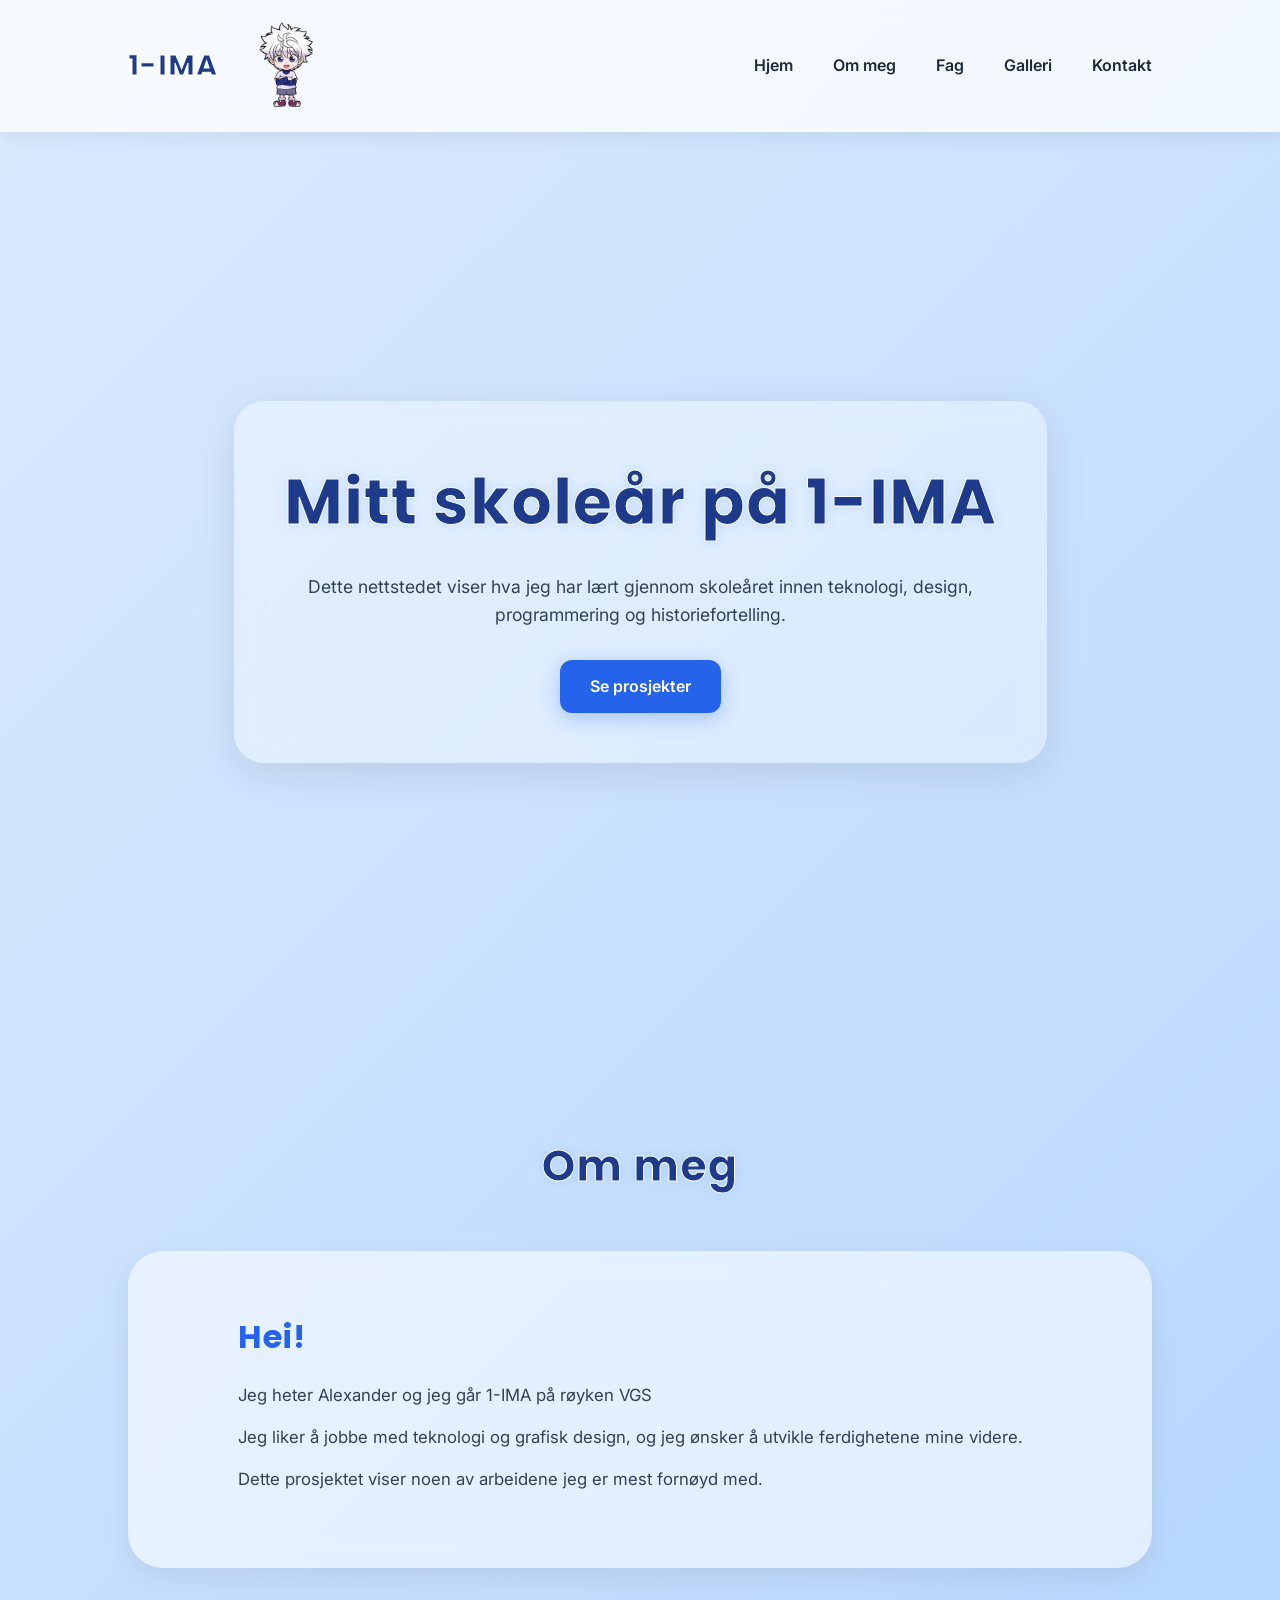
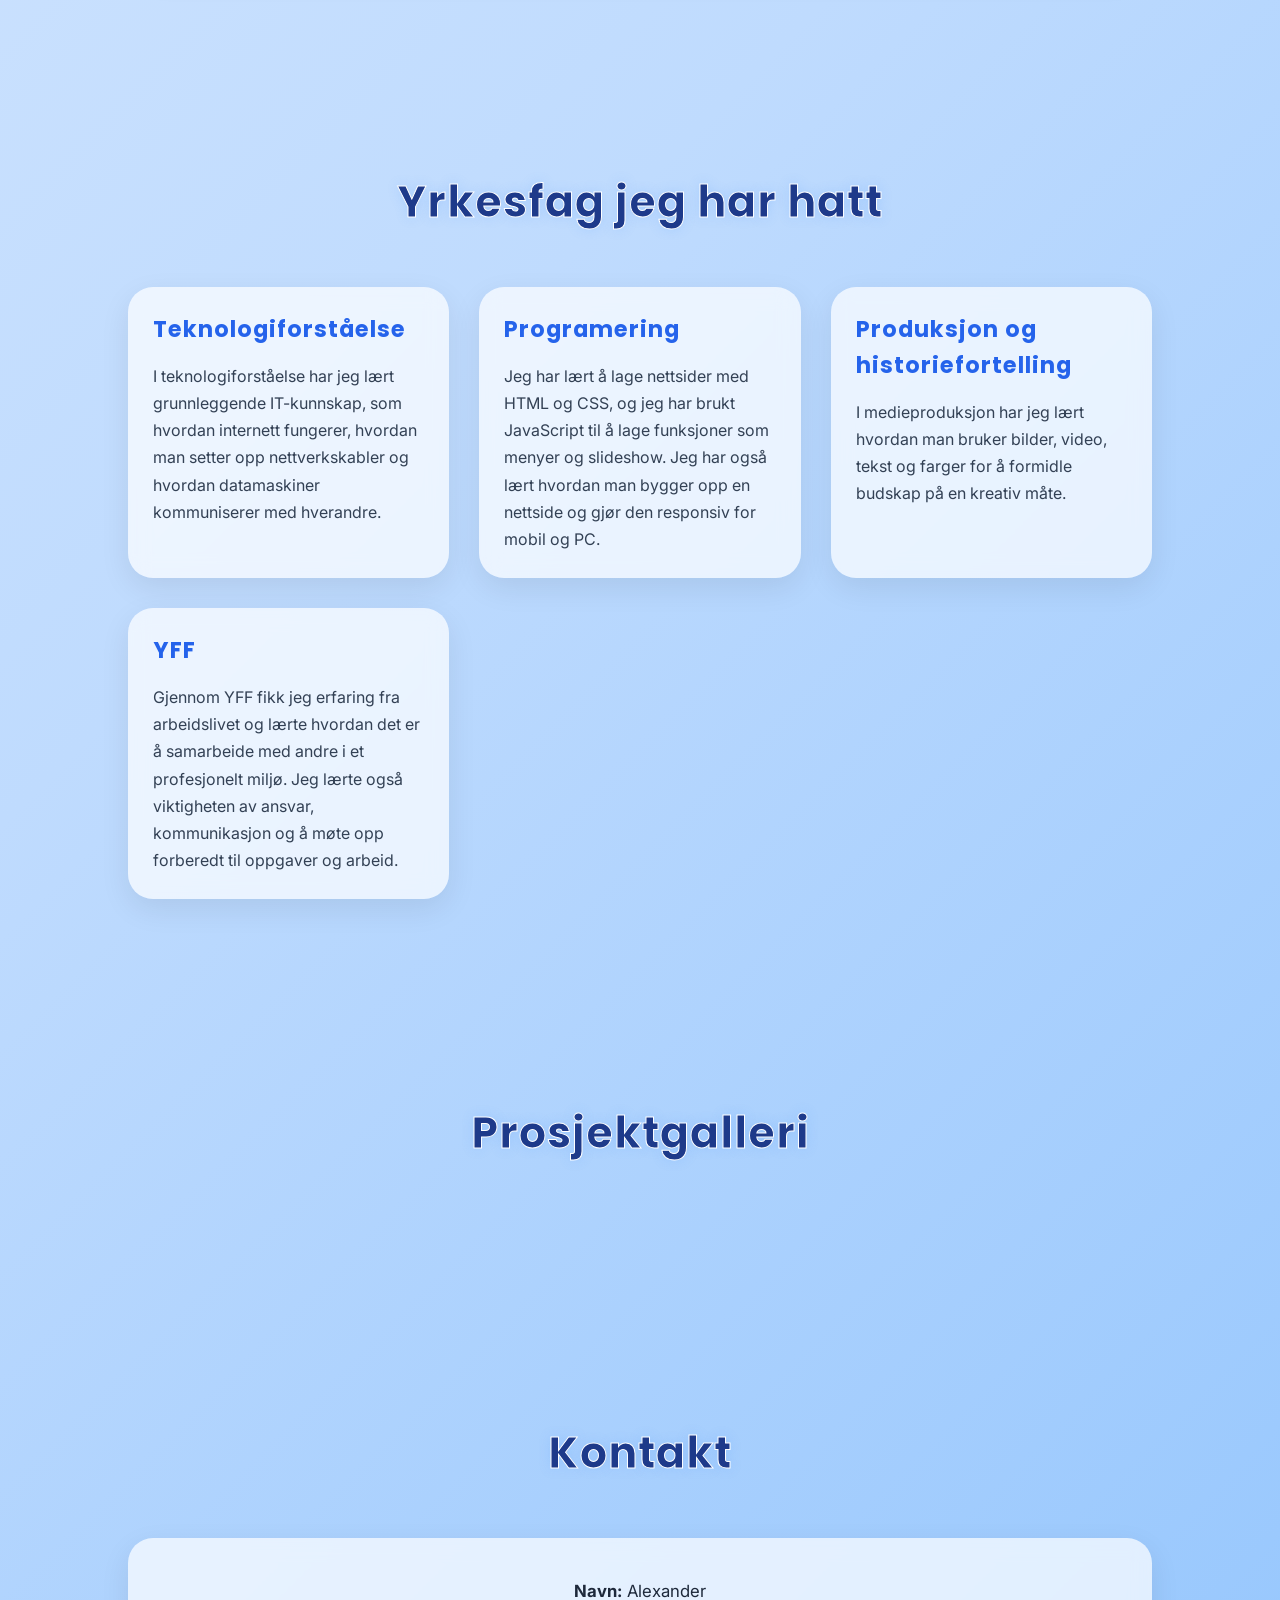
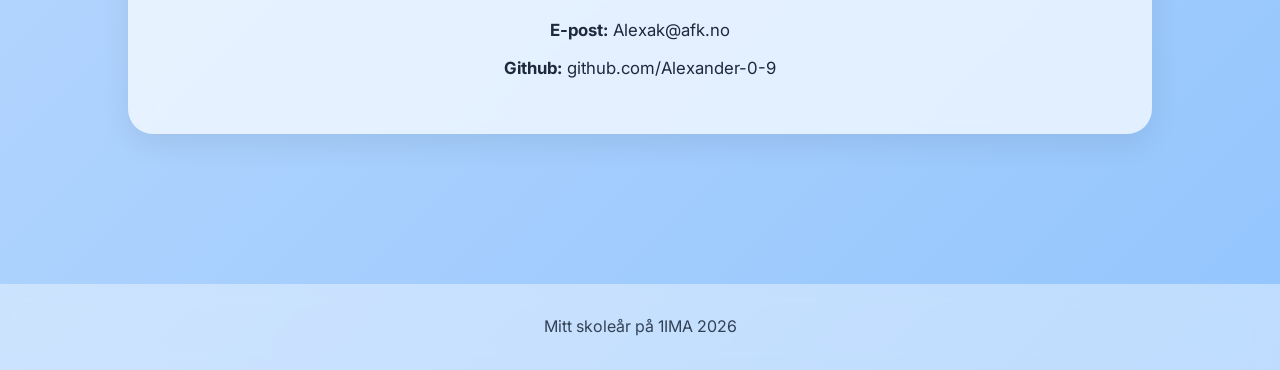
==== home.html @ ff1afbcc "tokk bort 1 bilde" ====
<!-- index.html -->
<!DOCTYPE html>
<html lang="no">

<head>
    <meta charset="UTF-8" />
    <meta name="viewport" content="width=device-width, initial-scale=1.0" />
    <title>Mitt skoleår på 1-IMA</title>

    <link rel="preconnect" href="https://fonts.googleapis.com">
    <link rel="preconnect" href="https://fonts.gstatic.com" crossorigin>

    <link
        href="https://fonts.googleapis.com/css2?family=Inter:wght@300;400;600;700&family=Poppins:wght@500;700&display=swap"
        rel="stylesheet">

    <link rel="stylesheet" href="style.css">
</head>

<body>

    <!-- NAVBAR -->
    <header>
        <nav class="navbar">
            <div class="logo-container">
                <h1>1-IMA</h1>
                <img src="images/killua0.png" alt="Min logo" class="logo-img">
            </div>

            <ul class="nav-links">
                <li><a href="#home">Hjem</a></li>
                <li><a href="#about">Om meg</a></li>
                <li><a href="#subjects">Fag</a></li>
                <li><a href="#gallery">Galleri</a></li>
                <li><a href="#contact">Kontakt</a></li>
            </ul>

            <div class="menu-btn" id="menu-btn">
                ☰
            </div>
        </nav>
    </header>

    <!-- HERO -->
    <section class="hero" id="home">
        <div class="hero-content">
            <h2>Mitt skoleår på 1-IMA</h2>

            <p>
                Dette nettstedet viser hva jeg har lært gjennom skoleåret
                innen teknologi, design, programmering og historiefortelling.
            </p>

            <a href="#subjects" class="hero-btn">Se prosjekter</a>
        </div>
    </section>

    <!-- ABOUT -->
    <section class="about" id="about">

        <div class="section-title">
            <h2>Om meg</h2>
        </div>

        <div class="about-container">

            <div class="about-image">

            </div>

            <div class="about-text">
                <h3>Hei!</h3>

                <p>
                    Jeg heter Alexander og jeg går 1-IMA på røyken VGS
                </p>

                <p>
                    Jeg liker å jobbe med teknologi og grafisk design,
                    og jeg ønsker å utvikle ferdighetene mine videre.
                </p>

                <p>
                    Dette prosjektet viser noen av arbeidene jeg er mest fornøyd med.
                </p>
            </div>

        </div>

    </section>

    <!-- SUBJECTS -->
    <section class="subjects" id="subjects">

        <div class="section-title">
            <h2>Yrkesfag jeg har hatt </h2>
        </div>

        <div class="card-container">

            <div class="card">
                <h3>Teknologiforståelse</h3>


                <p>

                    I teknologiforståelse har jeg lært grunnleggende IT-kunnskap, som hvordan internett fungerer,
                    hvordan man setter opp nettverkskabler og hvordan datamaskiner kommuniserer med hverandre.

                </p>
            </div>

            <div class="card">
                <h3>Programering</h3>

                <p>
                <p>
                    Jeg har lært å lage nettsider med HTML og CSS, og jeg har brukt JavaScript til å lage funksjoner som
                    menyer og slideshow. Jeg har også lært hvordan man bygger opp en nettside og gjør den responsiv for
                    mobil og PC.
                </p>
                </p>
            </div>

            <div class="card">
                <h3>Produksjon og historiefortelling</h3>

                <p>


                    I medieproduksjon har jeg lært hvordan man bruker bilder, video, tekst og farger for å formidle
                    budskap på en kreativ måte. 

                </p>
            </div>

            <div class="card">
                <h3>YFF</h3>

                <p>
                    Gjennom YFF fikk jeg erfaring fra arbeidslivet og lærte hvordan det er å samarbeide med andre i et
                    profesjonelt miljø. Jeg lærte også viktigheten av ansvar, kommunikasjon og å møte opp forberedt til
                    oppgaver og arbeid.
                </p>
            </div>

        </div>

    </section>

    <!-- SLIDESHOW -->
    <section class="gallery" id="gallery">

        <div class="section-title">
            <h2>Prosjektgalleri</h2>
        </div>

        <div class="slideshow-container">

            <img class="slide" src="images/GEO.png" alt="Prosjekt 2">

            <img class="slide" src="images/historie.png" alt="Prosjekt 3">

            <img class="slide" src="images/Screenshot 2026-05-21 103055.png" alt="Prosjekt 4">

            <img class="slide" src="images/Image.jpg" alt="Prosjekt 5">

            <img class="slide" src="images/image1.jpg" alt="Prosjekt 6">

            <img class="slide" src="images/Screenshot 2026-05-28 090213.png" alt="Prosjekt 7">

        </div>

    </section>

    <!-- CONTACT -->
    <section class="contact" id="contact">

        <div class="section-title">
            <h2>Kontakt</h2>
        </div>

        <div class="contact-box">

            <p><strong>Navn:</strong> Alexander</p>
            <p><strong>E-post:</strong> Alexak@afk.no</p>
            <p><strong>Github:</strong> github.com/Alexander-0-9</p>

        </div>

    </section>

    <!-- FOOTER -->
    <footer>
        <p> Mitt skoleår på 1IMA 2026</p>
    </footer>

    <script src="script.js"></script>

</body>

</html>
---- style.css ----
/* =========================
   RESET
========================= */

* {
    margin: 0;
    padding: 0;
    box-sizing: border-box;
}

html {
    scroll-behavior: smooth;
}

/* =========================
   BODY
========================= */

body {
    background: linear-gradient(
        135deg,
        #dbeafe,
        #bfdbfe,
        #93c5fd
    );

    color: rgb(15, 23, 42);

    font-family: 'Inter', sans-serif;
    line-height: 1.6;
}

/* =========================
   GLOBAL TITLES
========================= */

h1,
h2,
h3 {
    font-family: 'Poppins', sans-serif;
    font-weight: 700;
    letter-spacing: 1px;
}

/* =========================
   NAVBAR
========================= */

header {
    position: sticky;
    top: 0;
    z-index: 1000;
}

.navbar {
    background: rgba(255, 255, 255, 0.75);

    display: flex;
    justify-content: space-between;
    align-items: center;

    padding: 18px 10%;

    backdrop-filter: blur(12px);

    border-bottom: 1px solid rgba(255,255,255,0.5);

    box-shadow: 0 4px 20px rgba(0,0,0,0.08);
}

/* LOGO */

.logo-container {
    display: flex;
    align-items: center;
    gap: 12px;
}

.logo-container h1 {
    color: #1e3a8a;
    font-size: 1.8rem;
}

.logo-img {
    height: 95px;
    width: auto;
    object-fit: contain;

    transition: 0.3s ease;
}

.logo-img:hover {
    transform: scale(1.08);
}

/* NAV LINKS */

.nav-links {
    display: flex;
    list-style: none;
    gap: 40px;
}

.nav-links a {
    color: #1e293b;
    text-decoration: none;

    font-weight: 600;

    transition: 0.3s;
}

.nav-links a:hover {
    color: #2563eb;
}

.menu-btn {
    display: none;

    font-size: 28px;
    cursor: pointer;

    color: #1e293b;
}

/* =========================
   HERO
========================= */

.hero {
    min-height: 100vh;

    display: flex;
    justify-content: center;
    align-items: center;

    text-align: center;

    padding: 40px;
}

.hero-content {
    background: rgba(255,255,255,0.35);

    padding: 50px;

    border-radius: 30px;

    backdrop-filter: blur(12px);

    box-shadow: 0 10px 40px rgba(0,0,0,0.1);

    max-width: 900px;
}

.hero-content h2 {
    font-size: 4rem;

    margin-bottom: 20px;

    color: #1e3a8a;

    text-shadow:
        0 0 12px rgba(96,165,250,0.25);
}

.hero-content p {
    max-width: 700px;

    margin: auto;
    margin-bottom: 30px;

    font-size: 1.1rem;

    color: #334155;
}

.hero-btn {
    display: inline-block;

    background: #2563eb;
    color: white;

    padding: 14px 30px;

    border-radius: 12px;

    text-decoration: none;

    font-weight: 600;

    transition: 0.3s ease;

    box-shadow: 0 5px 20px rgba(37,99,235,0.3);
}

.hero-btn:hover {
    transform: translateY(-3px);

    background: #1d4ed8;
}

/* =========================
   GENERAL SECTIONS
========================= */

section {
    padding: 100px 10%;
}

.section-title {
    text-align: center;
    margin-bottom: 50px;
}

.section-title h2 {
    font-size: 2.7rem;

    color: #1e3a8a;

    text-shadow:
        0 0 12px rgba(96,165,250,0.25);
}

/* =========================
   ABOUT
========================= */

.about-container {
    display: flex;
    align-items: center;
    gap: 50px;

    flex-wrap: wrap;
}

.about-image img {
    width: 320px;

    border-radius: 20px;

    box-shadow: 0 10px 30px rgba(0,0,0,0.2);
}

.about-text {
    flex: 1;
}

.about-text h3 {
    font-size: 2rem;

    margin-bottom: 20px;

    color: #2563eb;
}

.about-text p {
    margin-bottom: 15px;

    color: #334155;

    font-size: 1.05rem;
}

/* =========================
   SUBJECTS / CARDS
========================= */

.card-container {
    display: grid;

    grid-template-columns: repeat(auto-fit, minmax(300px, 1fr));

    gap: 30px;
}

/* CARD */

.card {
    background: rgba(255,255,255,0.7);

    backdrop-filter: blur(10px);

    border-radius: 25px;

    overflow: hidden;

    padding: 25px;

    display: flex;
    flex-direction: column;

    transition: 0.4s ease;

    box-shadow: 0 10px 30px rgba(0,0,0,0.08);
}

.card:hover {
    transform: translateY(-10px);

    box-shadow: 0 20px 40px rgba(0,0,0,0.15);
}

/* CARD TEXT */

.card h3 {
    color: #2563eb;

    margin-bottom: 15px;

    font-size: 1.4rem;
}

.card p {
    color: #334155;

    line-height: 1.7;
}

/* =========================
   SLIDESHOW
========================= */

.slideshow-container {
    position: relative;

    max-width: 900px;

    margin: auto;
}

.slide {
    width: 100%;

    display: none;

    border-radius: 25px;

    box-shadow: 0 10px 30px rgba(0,0,0,0.15);
}

.slide.active {
    display: block;
}

/* =========================
   CONTACT
========================= */

.contact-box {
    background: rgba(255,255,255,0.7);

    padding: 40px;

    border-radius: 25px;

    text-align: center;

    backdrop-filter: blur(10px);

    box-shadow: 0 10px 30px rgba(0,0,0,0.08);
}

.contact-box p {
    margin-bottom: 12px;

    color: #1e293b;

    font-size: 1.05rem;
}

/* =========================
   FOOTER
========================= */

footer {
    text-align: center;

    padding: 30px;

    background: rgba(255,255,255,0.4);

    color: #334155;

    backdrop-filter: blur(10px);

    margin-top: 50px;
}

/* =========================
   RESPONSIVE
========================= */

@media (max-width: 768px) {

    .navbar {
        padding: 35px 7%;
    }

    .nav-links {
        position: absolute;

        top: 80px;
        right: 20px;

        background: rgba(255,255,255,0.95);

        width: 220px;

        flex-direction: column;

        padding: 20px;

        border-radius: 20px;

        box-shadow: 0 10px 30px rgba(0,0,0,0.1);

        display: none;
    }

    .nav-links.active {
        display: flex;
    }

    .menu-btn {
        display: block;
    }

    .hero-content {
        padding: 35px;
    }

    .hero-content h2 {
        font-size: 2.5rem;
    }

    .about-container {
        flex-direction: column;
    }

    .section-title h2 {
        font-size: 2rem;
    }

    .logo-img {
        height: 38px;
    }
}
h1,
h2 {
    font-family: 'Poppins', sans-serif;
    font-weight: 700;
    letter-spacing: 1px;

    color: #1e3a8a;

    -webkit-text-stroke: 1px white;

    text-shadow:
        0 0 10px rgba(255,255,255,0.4),
        0 0 20px rgba(255,255,255,0.2);
}
.about-container {
    display: flex;
    align-items: center;
    gap: 50px;

    flex-wrap: wrap;

    background: rgba(255,255,255,0.55);

    padding: 60px;

    border-radius: 35px;

    backdrop-filter: blur(12px);

    box-shadow: 0 10px 30px rgba(0,0,0,0.08);

    max-width: 1400px;

    margin: auto;
}
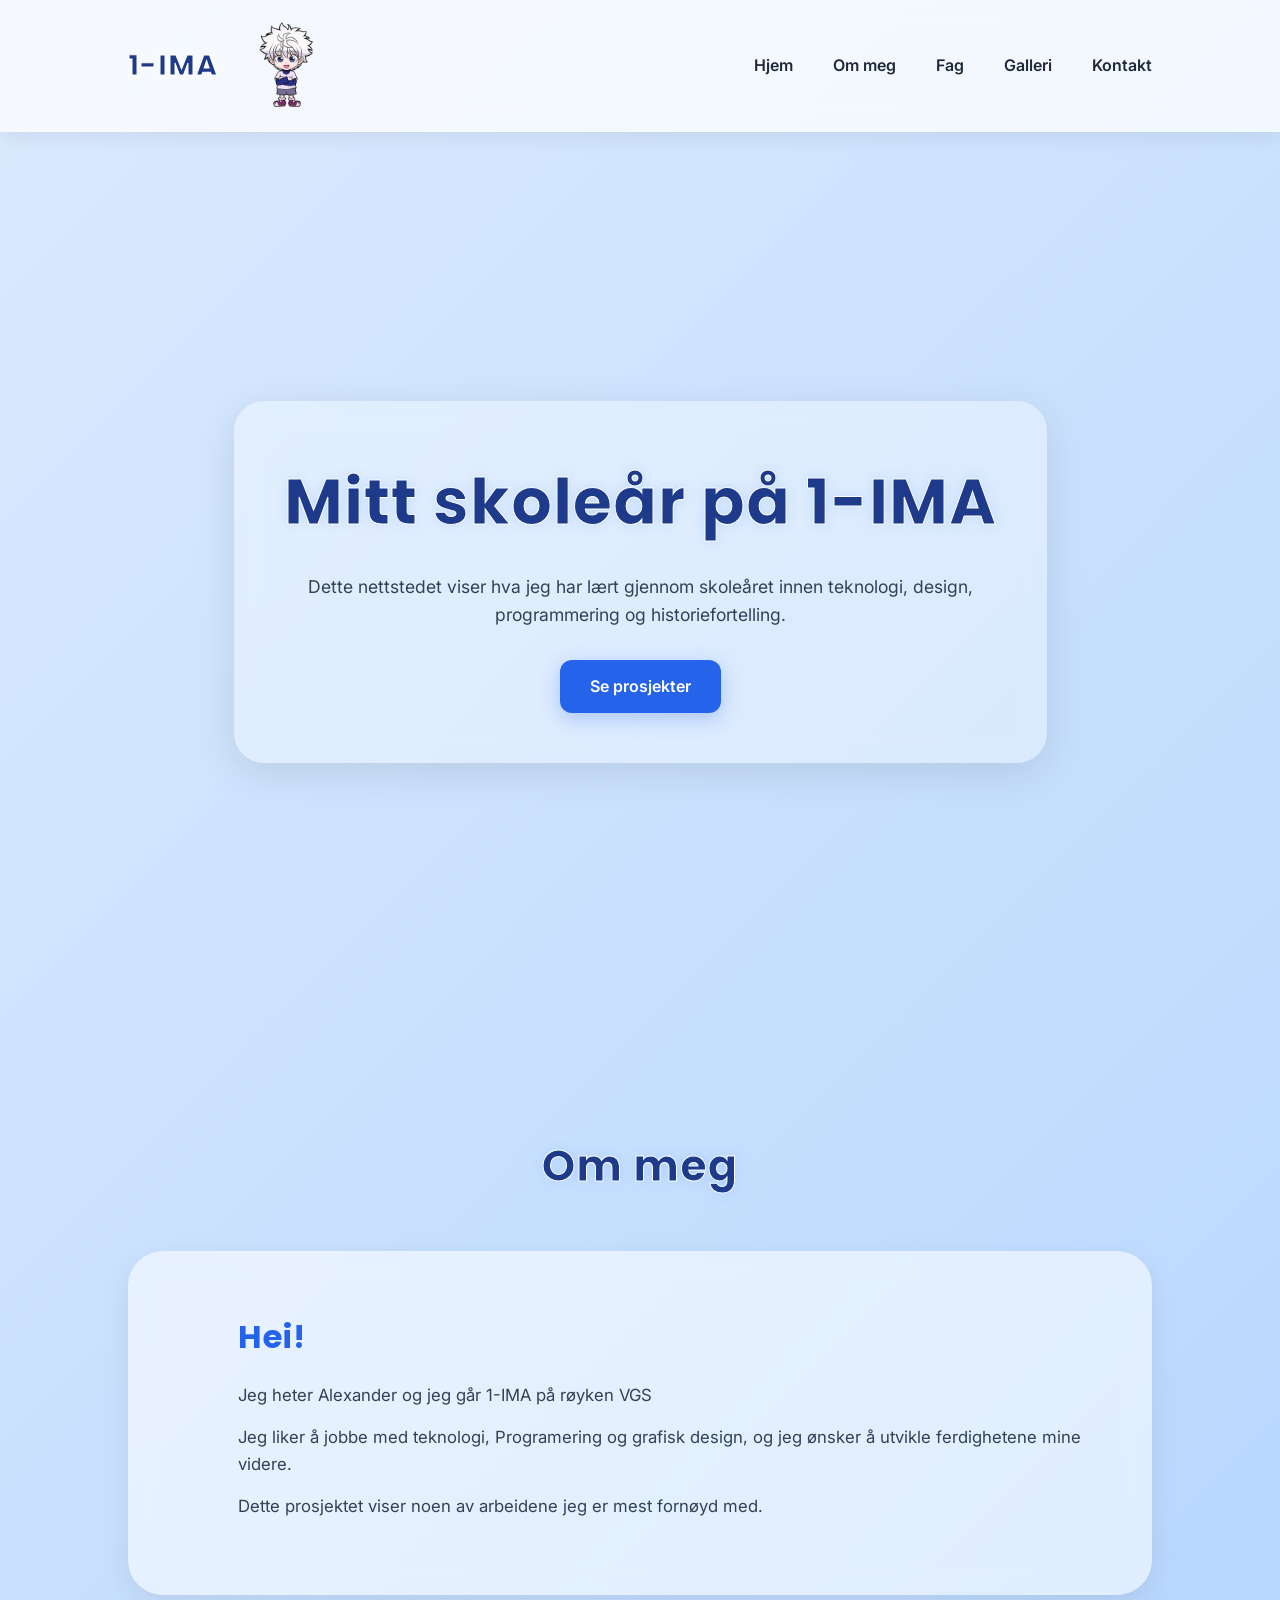
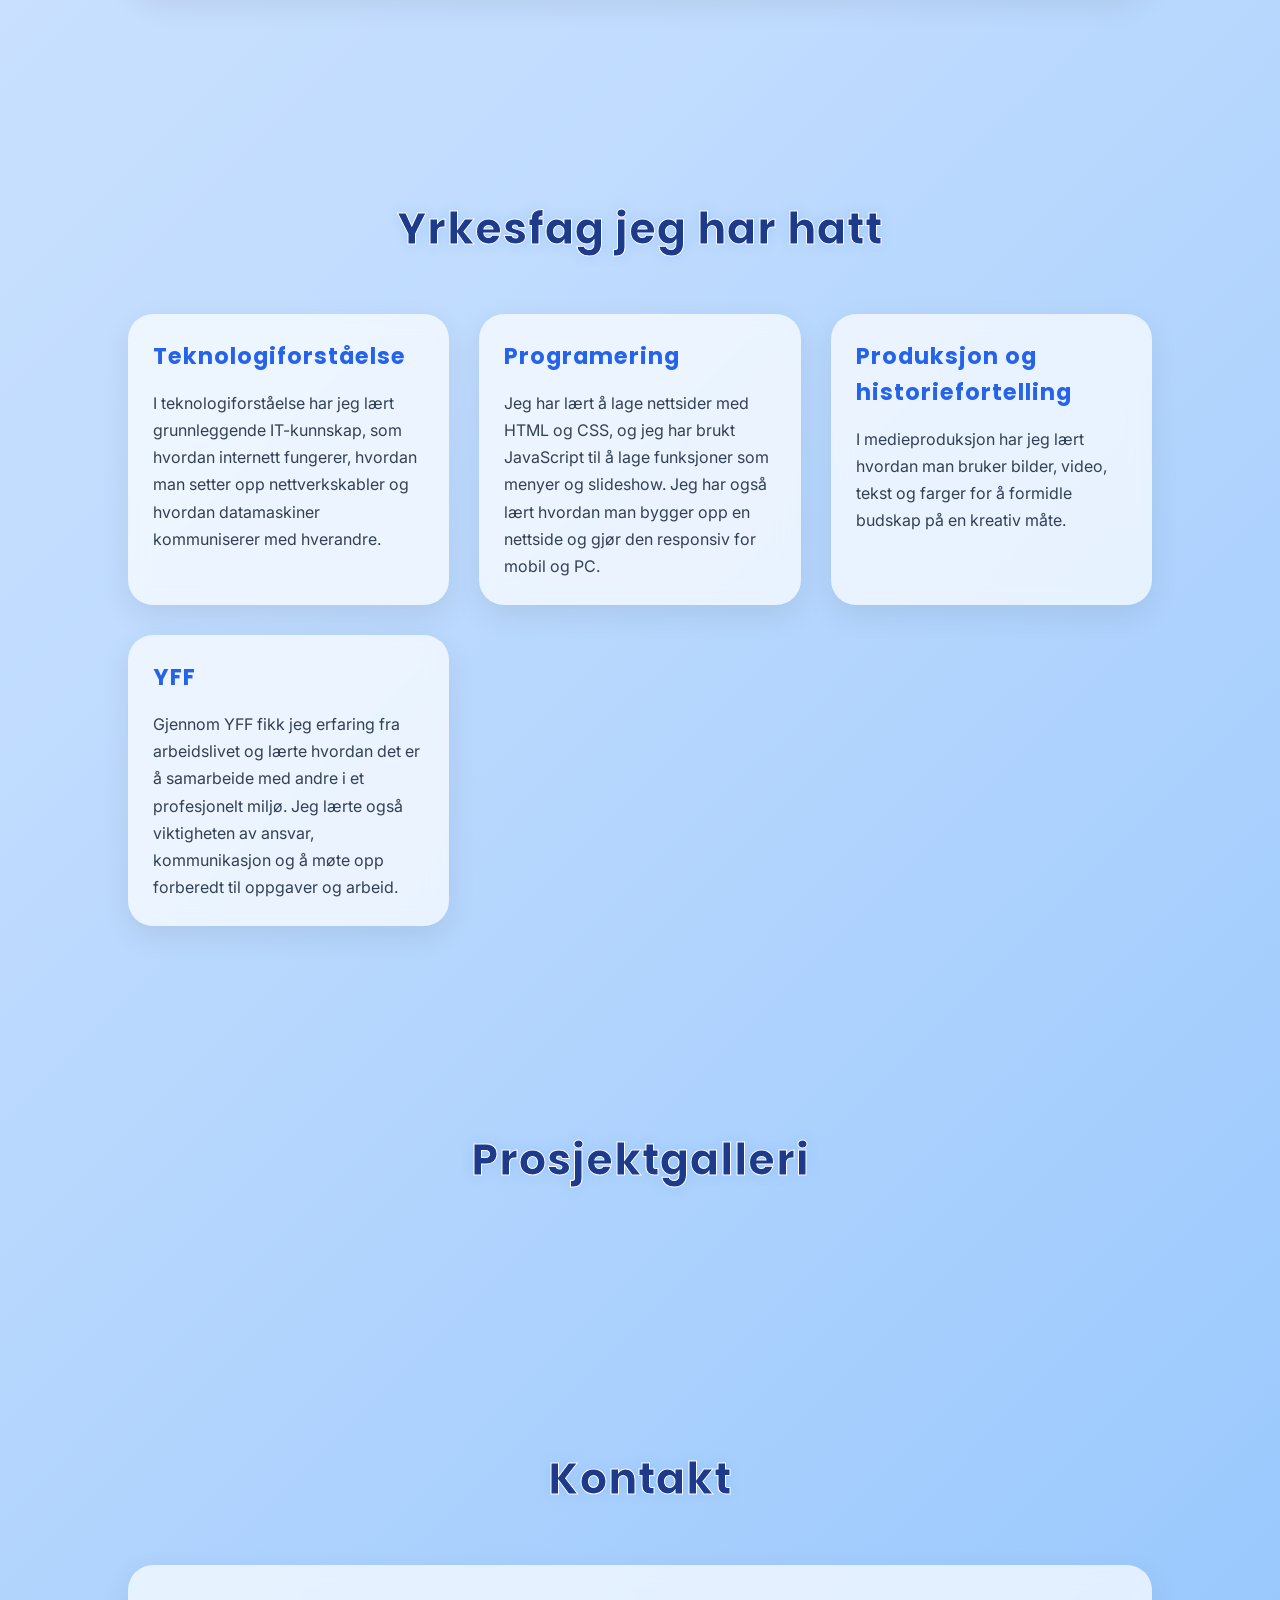
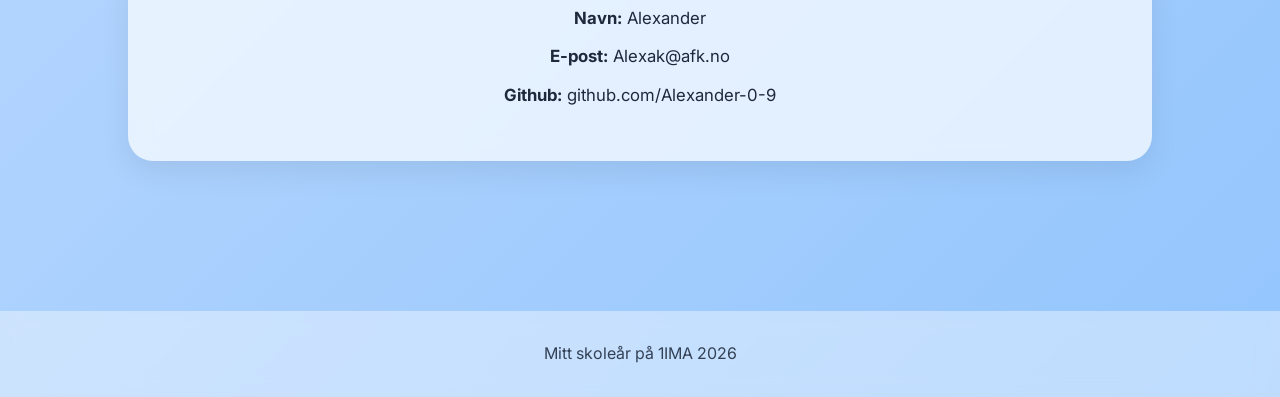
==== commit 784505bb: "fikset litt på om meg" ====
--- a/home.html
+++ b/home.html
@@ -76,7 +76,7 @@
                 </p>
 
                 <p>
-                    Jeg liker å jobbe med teknologi og grafisk design,
+                    Jeg liker å jobbe med teknologi, Programering og grafisk design,
                     og jeg ønsker å utvikle ferdighetene mine videre.
                 </p>
 
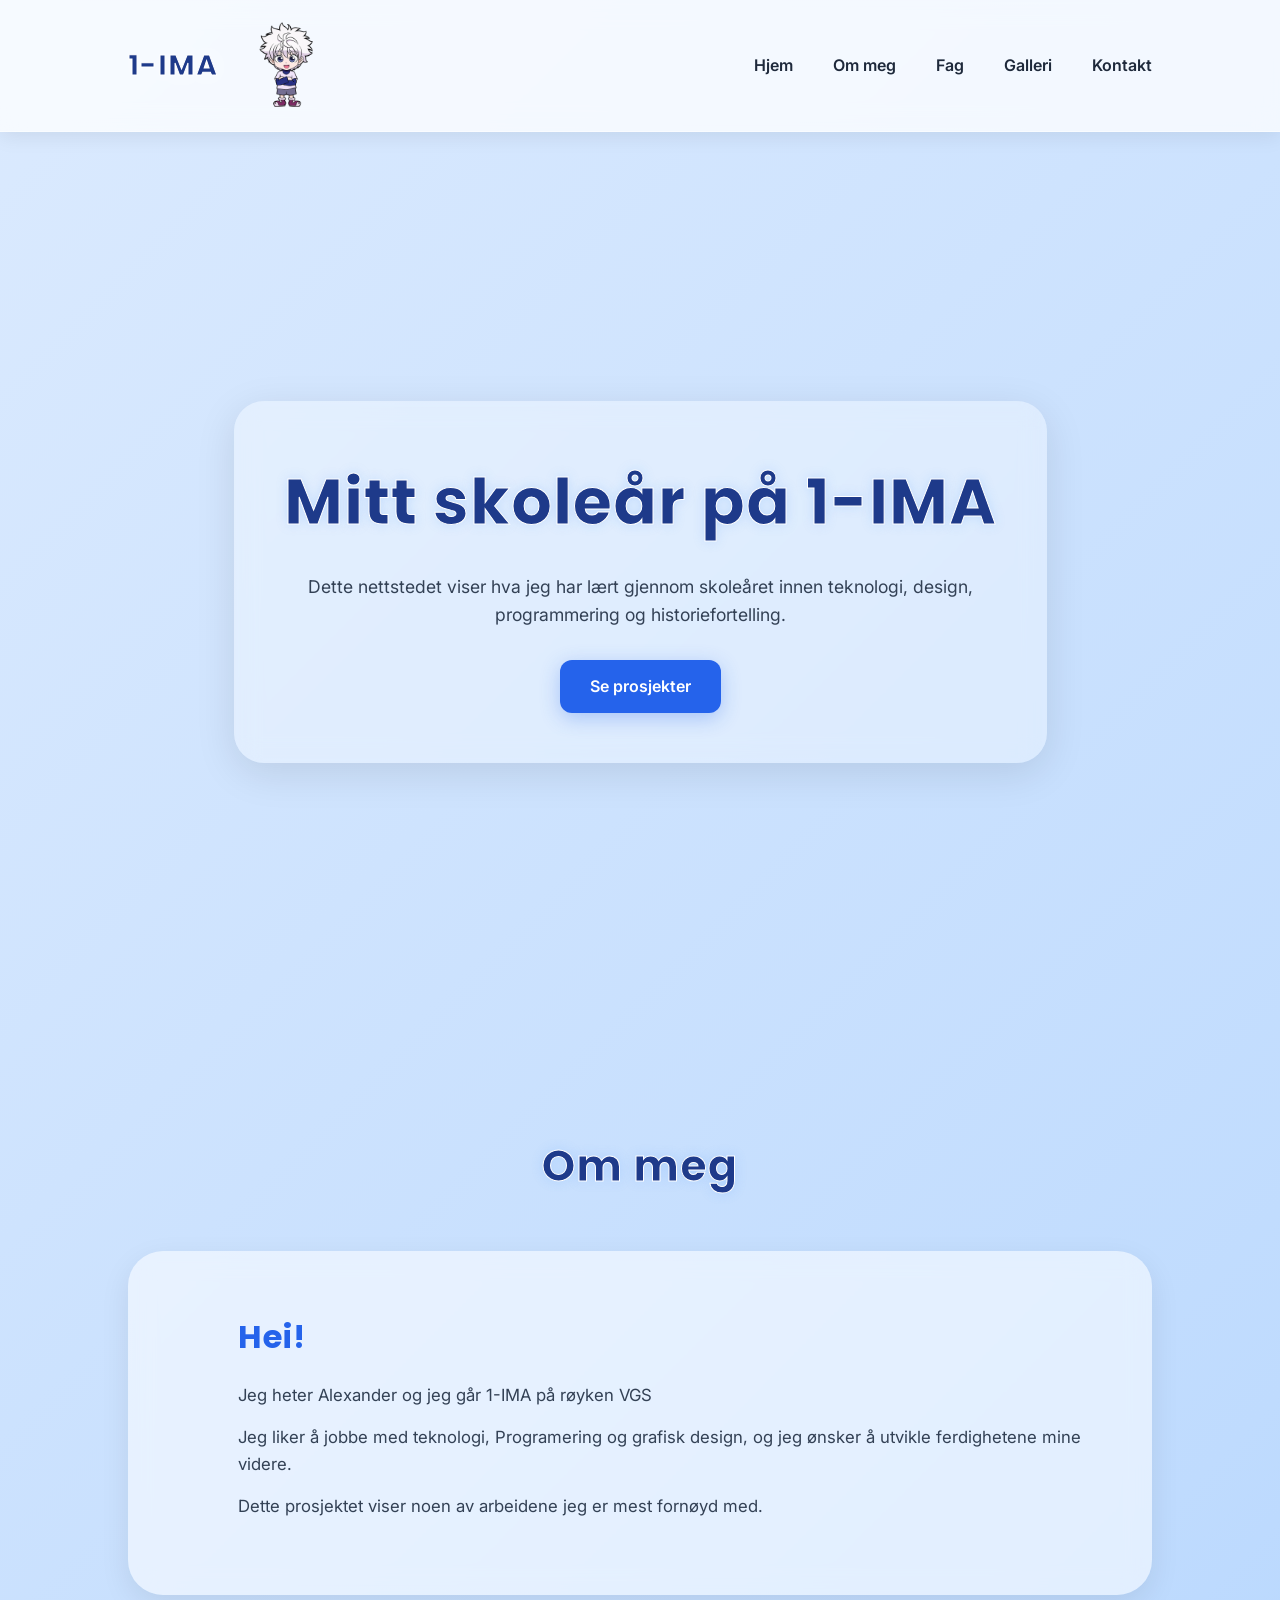
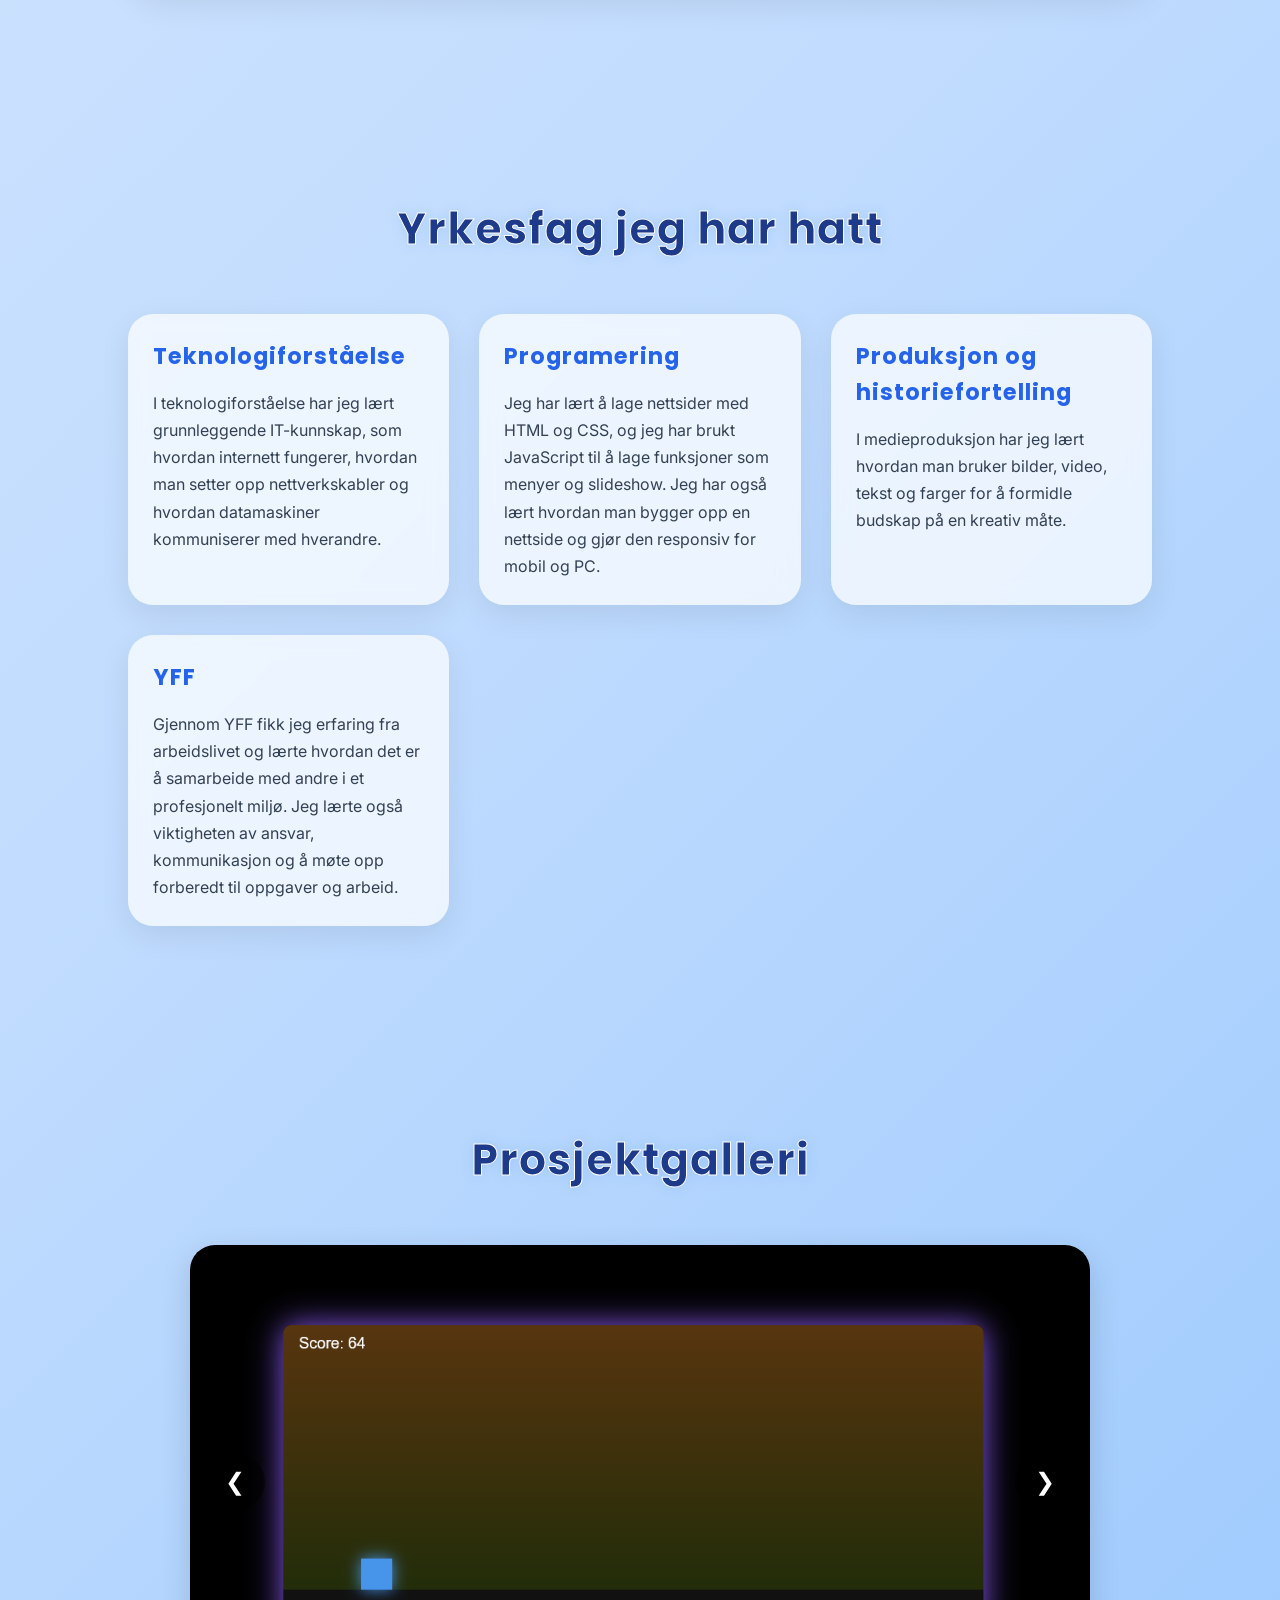
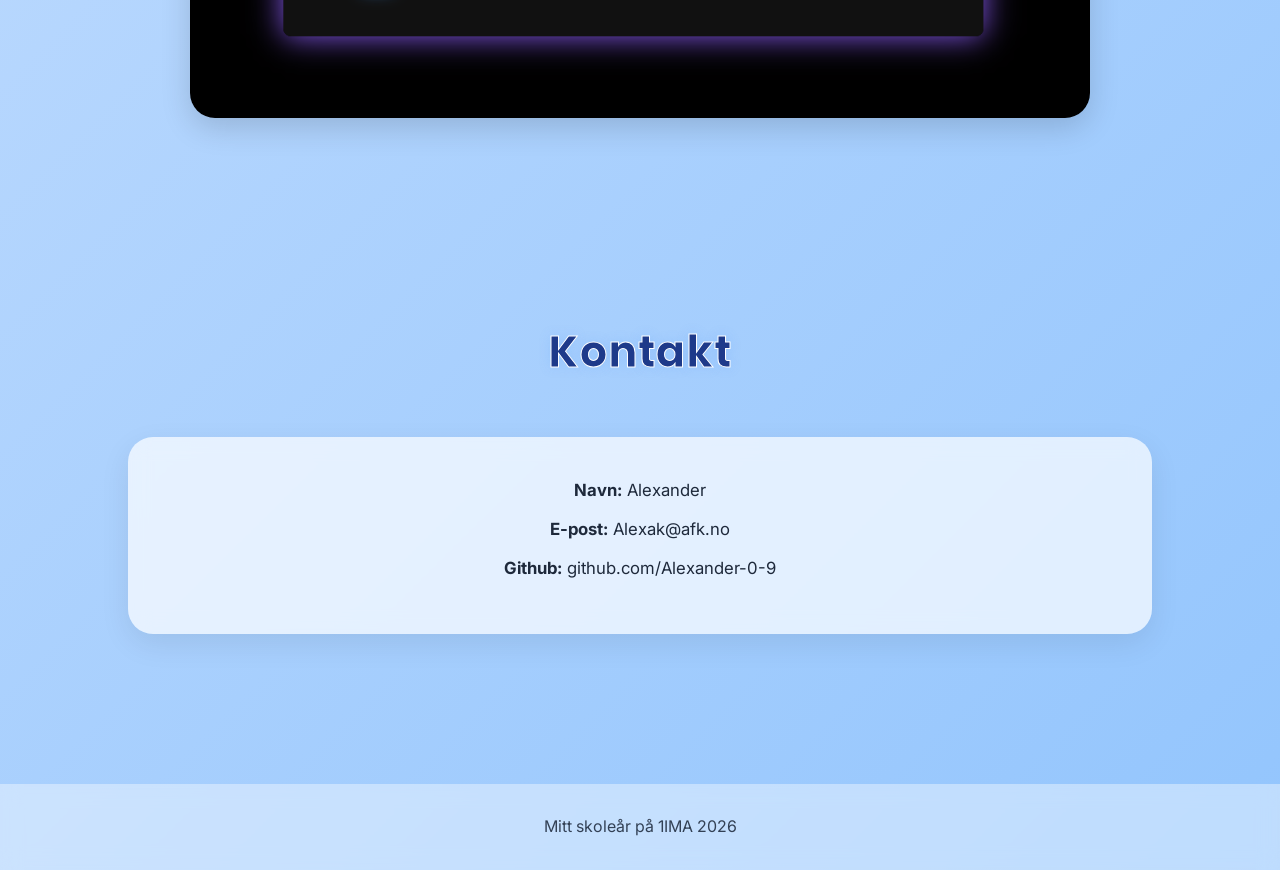
==== commit ddb18d0e: "addet" ====
--- a/home.html
+++ b/home.html
@@ -154,22 +154,19 @@
         <div class="section-title">
             <h2>Prosjektgalleri</h2>
         </div>
+<div class="slideshow-container">
 
-        <div class="slideshow-container">
+    <img class="slide" src="images/GEO.png" alt="Prosjekt 2">
+    <img class="slide" src="images/historie.png" alt="Prosjekt 3">
+    <img class="slide" src="images/Screenshot 2026-05-21 103055.png" alt="Prosjekt 4">
+    <img class="slide" src="images/Image.jpg" alt="Prosjekt 5">
+    <img class="slide" src="images/image1.jpg" alt="Prosjekt 6">
+    <img class="slide" src="images/Screenshot 2026-05-28 090213.png" alt="Prosjekt 7">
 
-            <img class="slide" src="images/GEO.png" alt="Prosjekt 2">
+    <button class="prev" onclick="changeSlide(-1)">❮</button>
+    <button class="next" onclick="changeSlide(1)">❯</button>
 
-            <img class="slide" src="images/historie.png" alt="Prosjekt 3">
-
-            <img class="slide" src="images/Screenshot 2026-05-21 103055.png" alt="Prosjekt 4">
-
-            <img class="slide" src="images/Image.jpg" alt="Prosjekt 5">
-
-            <img class="slide" src="images/image1.jpg" alt="Prosjekt 6">
-
-            <img class="slide" src="images/Screenshot 2026-05-28 090213.png" alt="Prosjekt 7">
-
-        </div>
+</div>
 
     </section>
 
--- a/style.css
+++ b/style.css
@@ -480,4 +480,56 @@
     max-width: 1400px;
 
     margin: auto;
+}
+
+.slideshow-container {
+    position: relative;
+    max-width: 900px;
+    margin: auto;
+}
+
+.slide {
+    width: 100%;
+    display: none;
+    border-radius: 25px;
+    box-shadow: 0 10px 30px rgba(0,0,0,0.15);
+}
+
+.slide.active {
+    display: block;
+}
+
+/* KNAPPER */
+
+.prev,
+.next {
+    position: absolute;
+    top: 50%;
+    transform: translateY(-50%);
+
+    background: rgba(0, 0, 0, 0.5);
+    color: white;
+
+    border: none;
+    padding: 15px 20px;
+
+    font-size: 24px;
+    cursor: pointer;
+
+    border-radius: 50%;
+
+    transition: 0.3s;
+}
+
+.prev:hover,
+.next:hover {
+    background: rgba(0, 0, 0, 0.8);
+}
+
+.prev {
+    left: 15px;
+}
+
+.next {
+    right: 15px;
 }
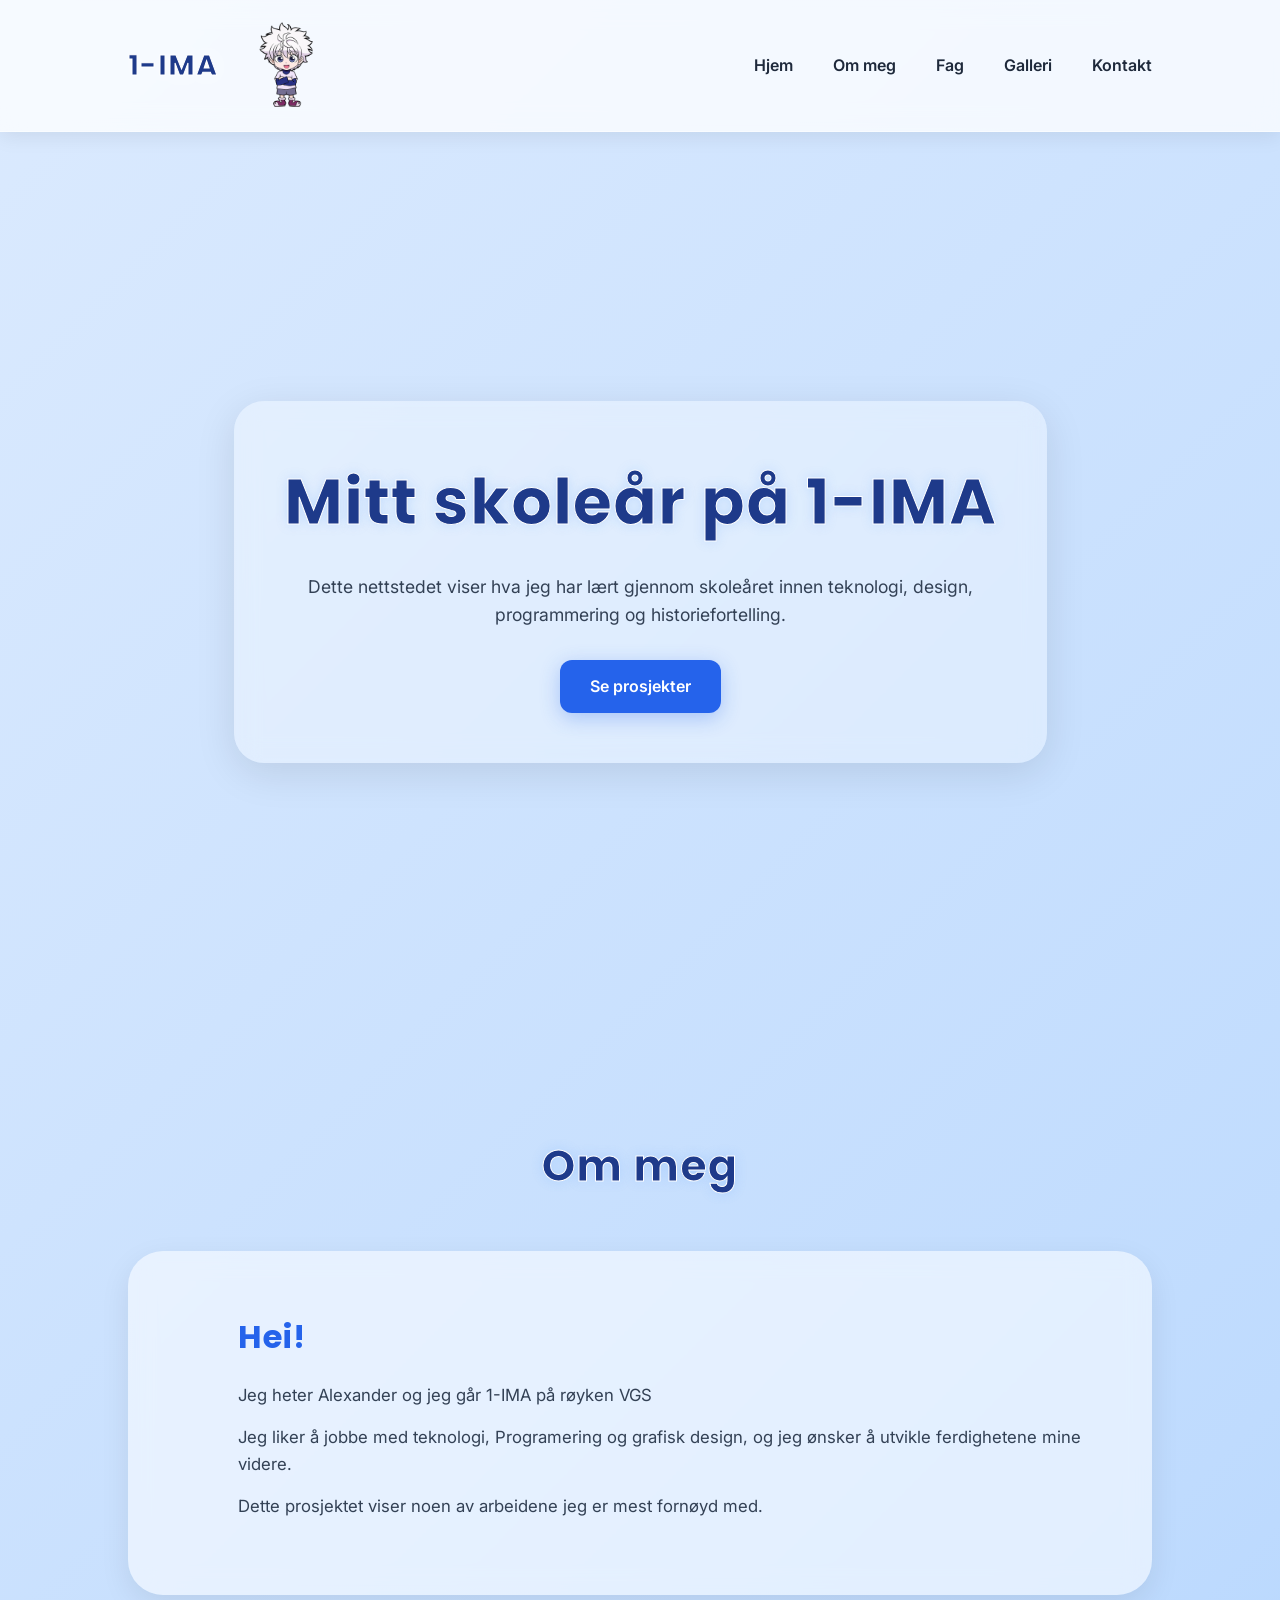
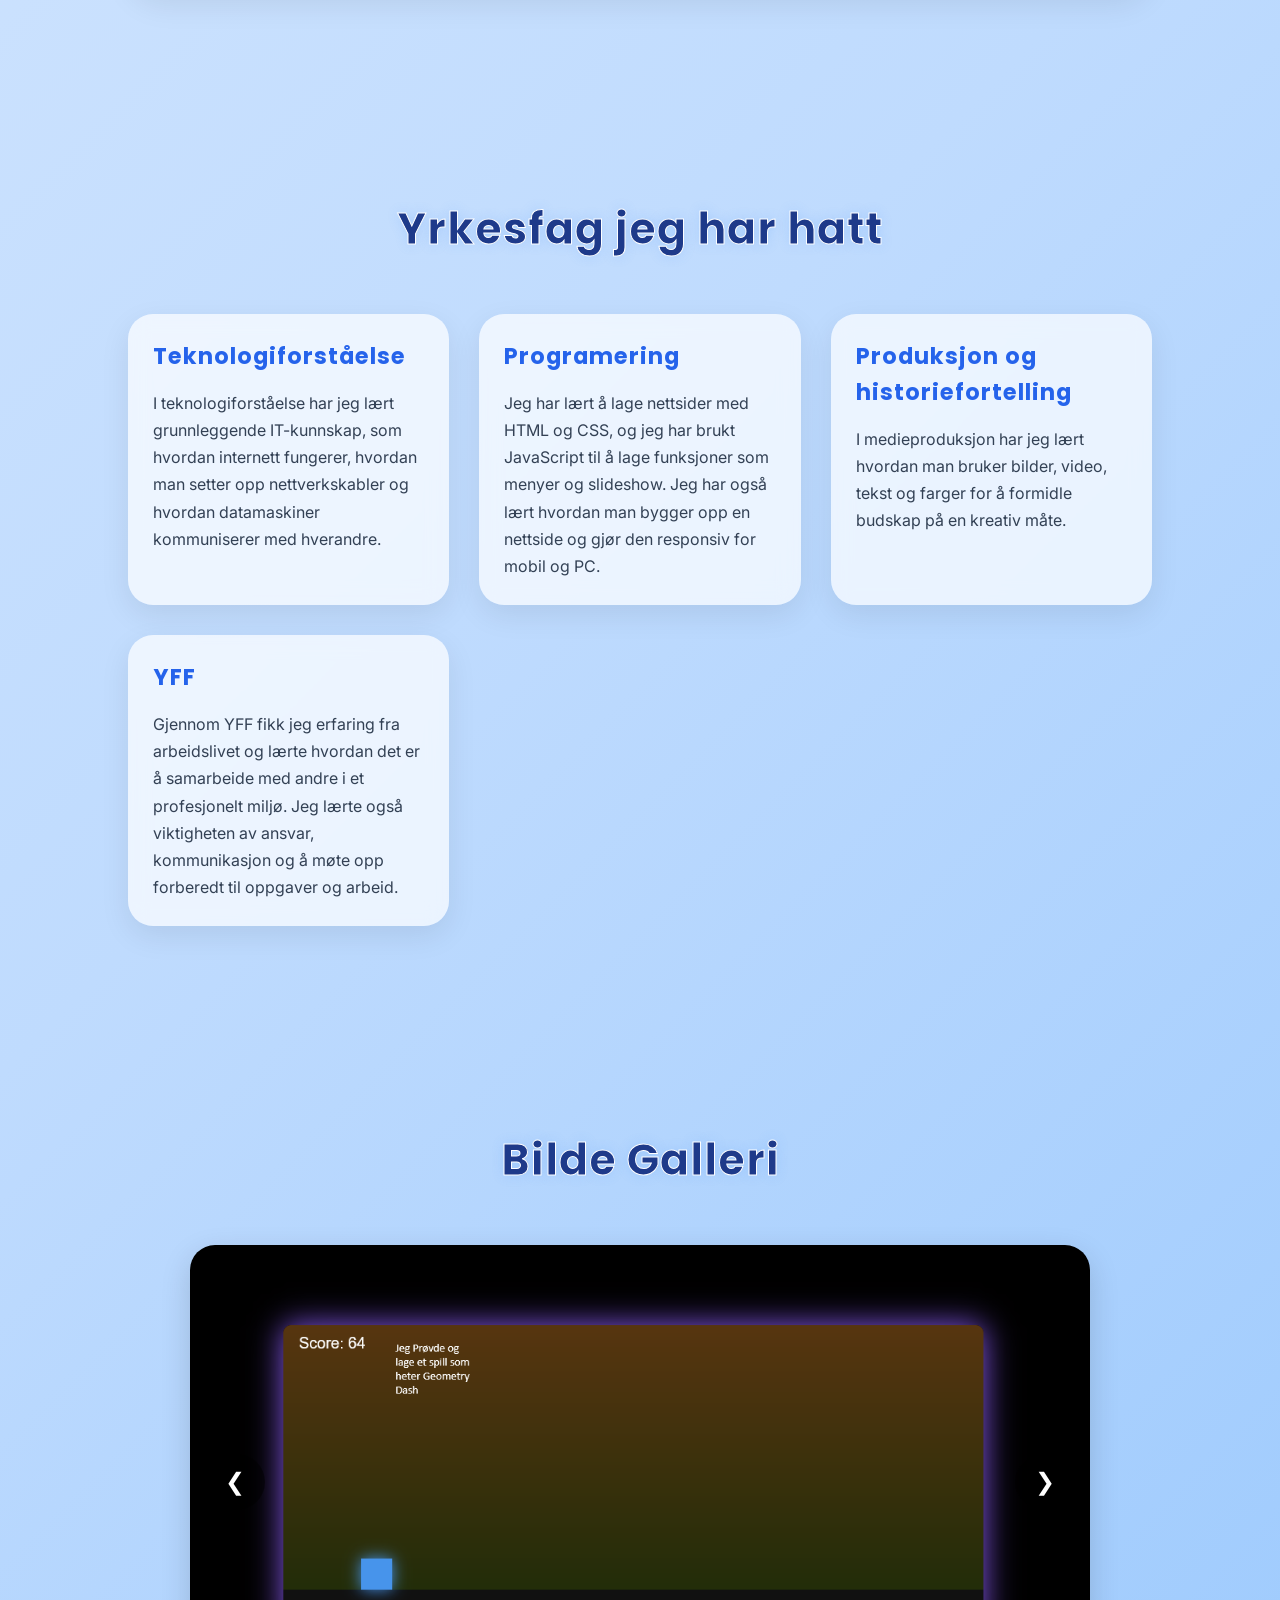
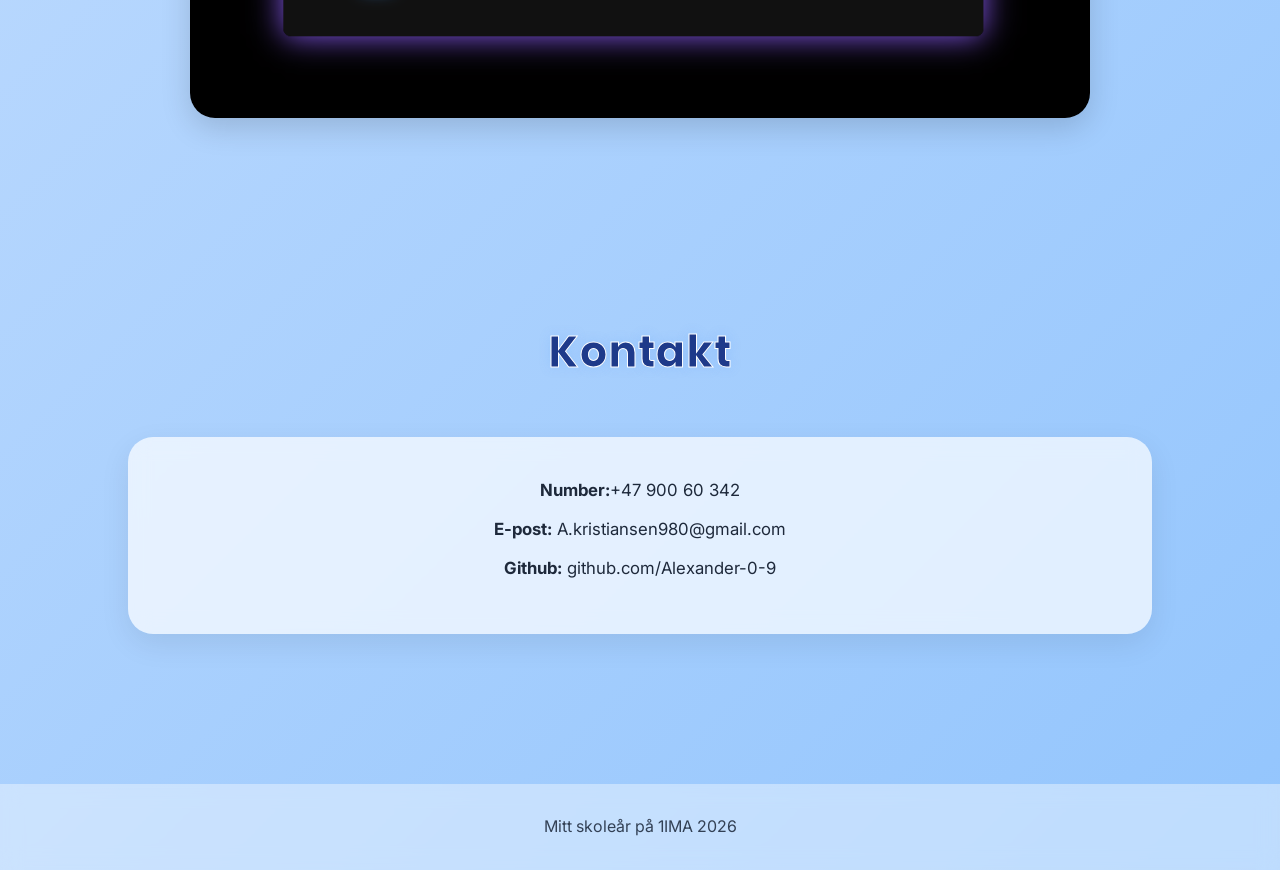
==== commit 8e0db23f: "fikset på navn" ====
--- a/home.html
+++ b/home.html
@@ -152,7 +152,7 @@
     <section class="gallery" id="gallery">
 
         <div class="section-title">
-            <h2>Prosjektgalleri</h2>
+            <h2>Bilde Galleri</h2>
         </div>
 <div class="slideshow-container">
 
@@ -179,8 +179,8 @@
 
         <div class="contact-box">
 
-            <p><strong>Navn:</strong> Alexander</p>
-            <p><strong>E-post:</strong> Alexak@afk.no</p>
+            <p><strong>Number:</strong>+47 900 60 342</p>
+            <p><strong>E-post:</strong> A.kristiansen980@gmail.com</p>
             <p><strong>Github:</strong> github.com/Alexander-0-9</p>
 
         </div>
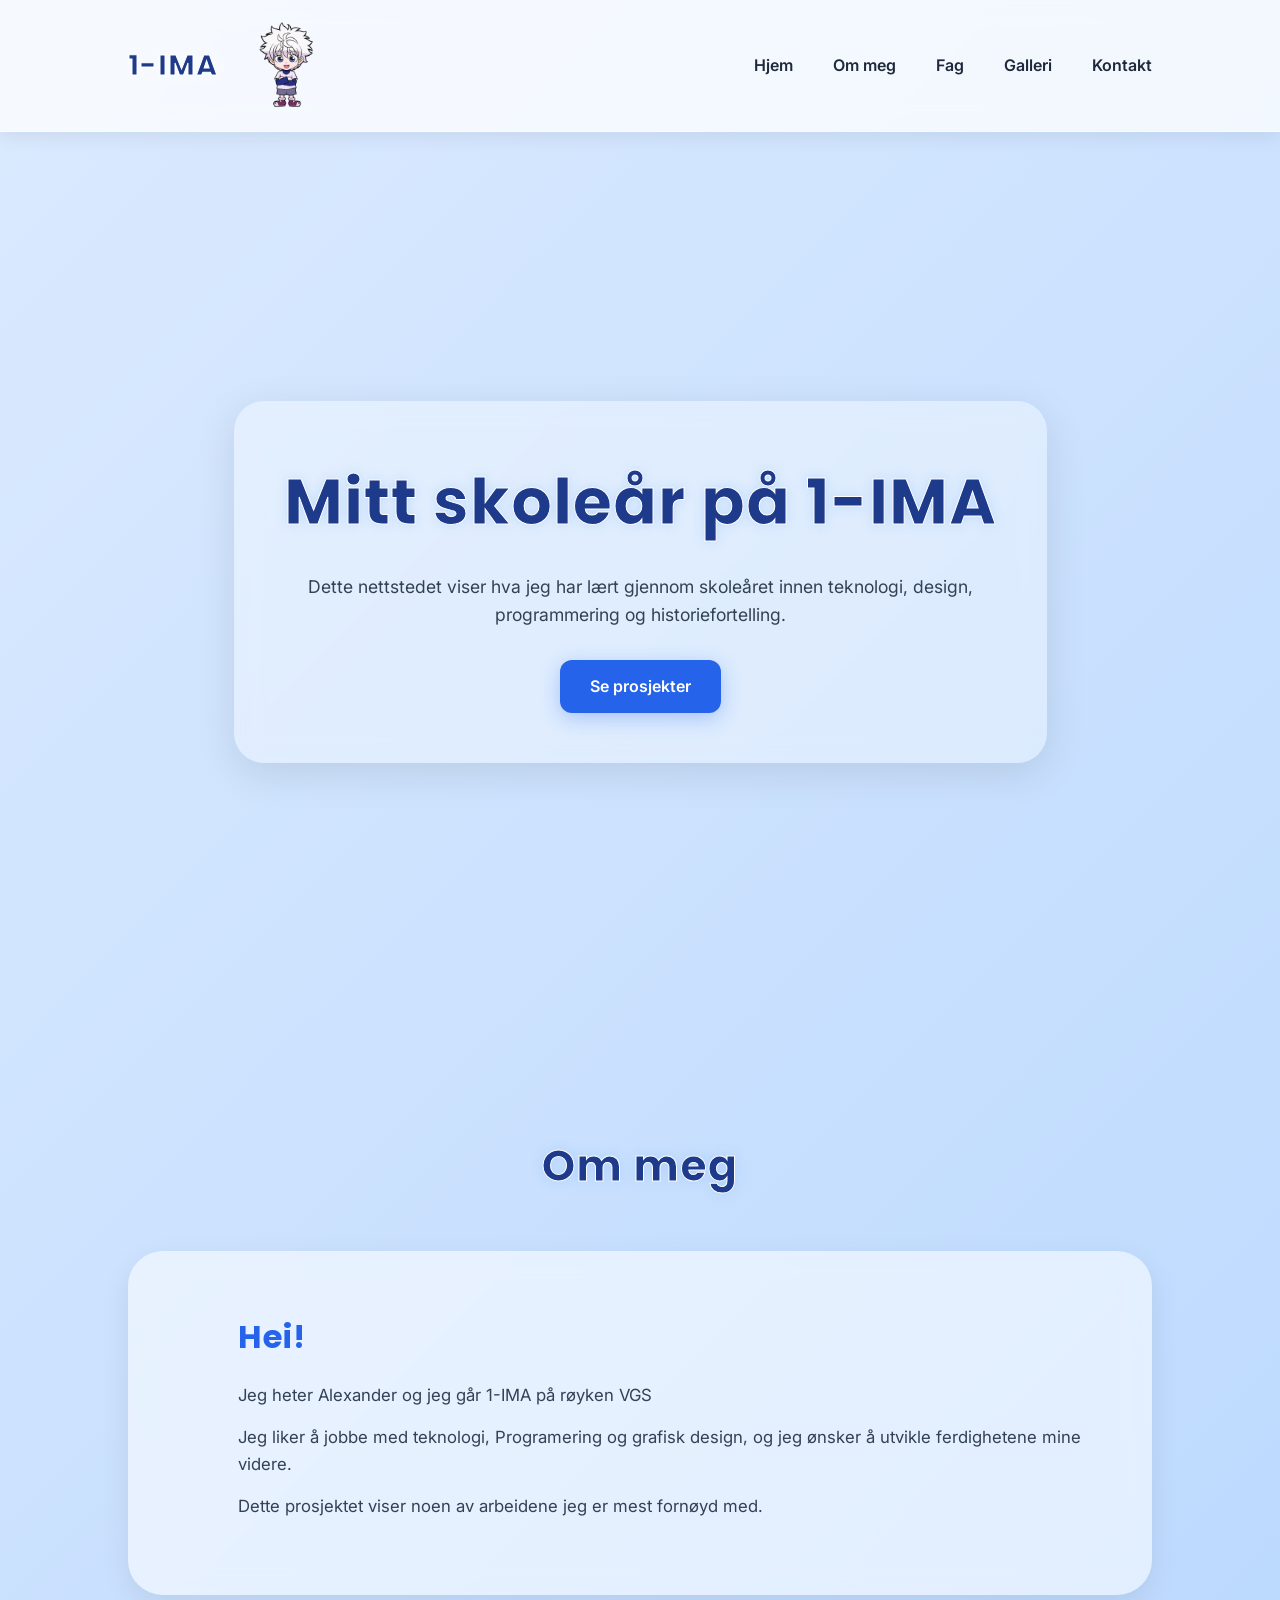
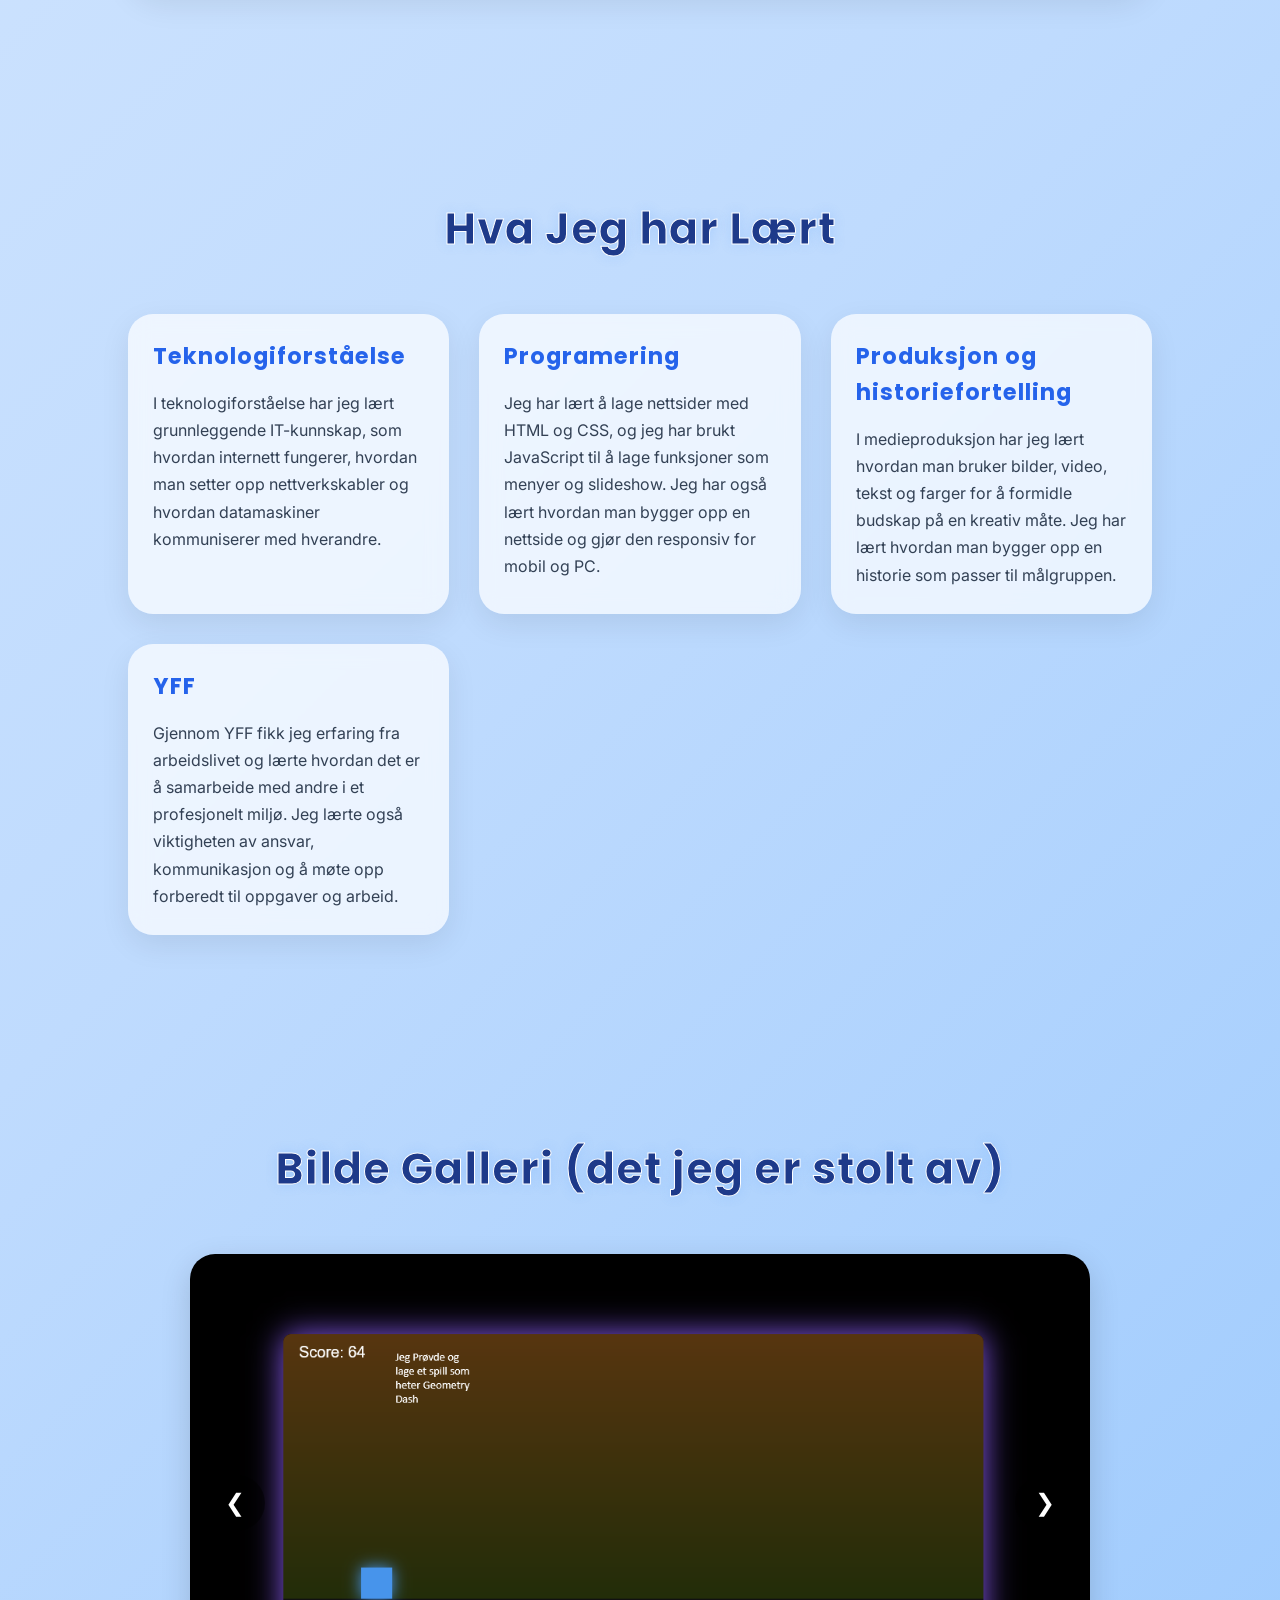
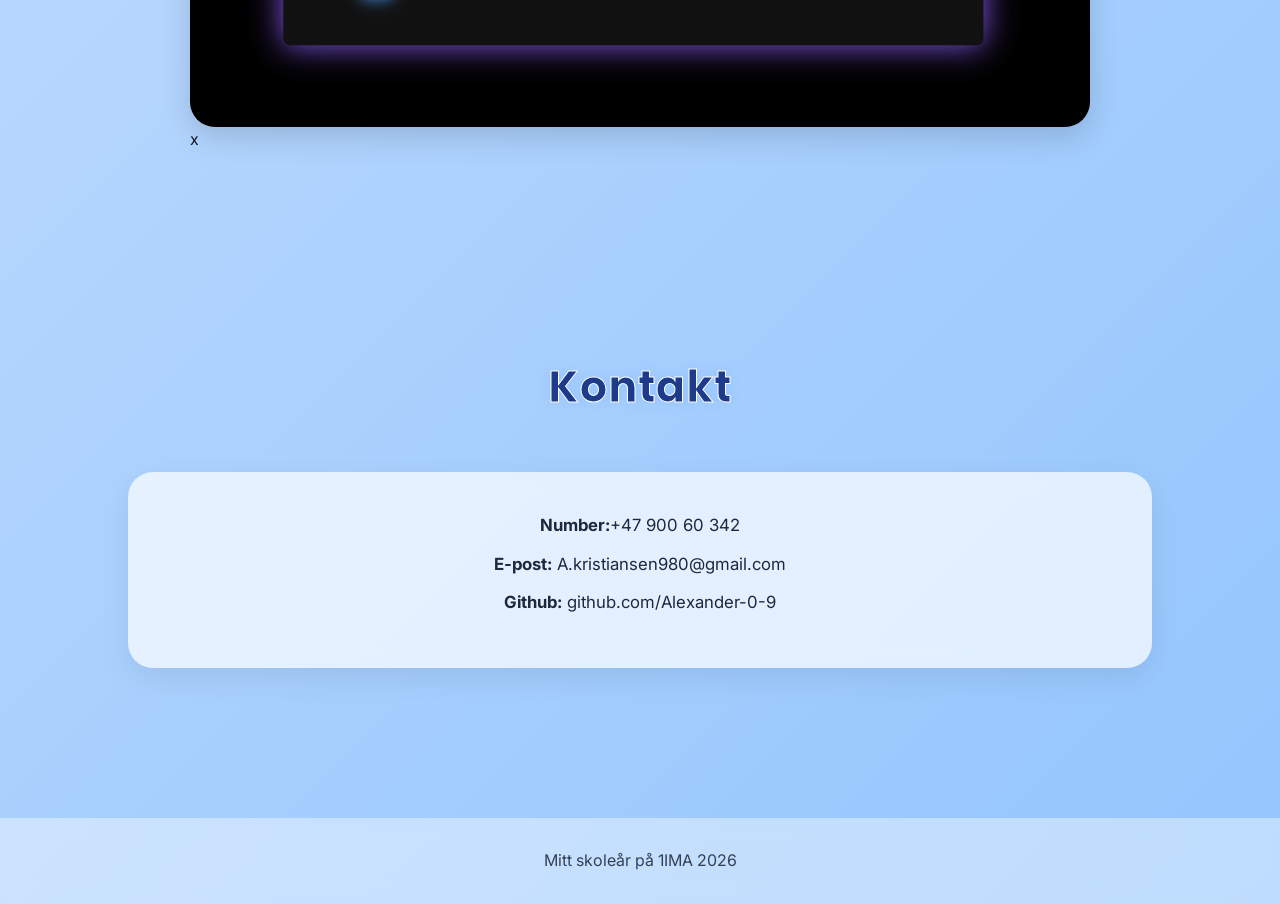
==== commit 9a472caf: "addet litt mer bilder til bilde galleri" ====
--- a/home.html
+++ b/home.html
@@ -93,7 +93,7 @@
     <section class="subjects" id="subjects">
 
         <div class="section-title">
-            <h2>Yrkesfag jeg har hatt </h2>
+            <h2>Hva Jeg har Lært </h2>
         </div>
 
         <div class="card-container">
@@ -126,10 +126,11 @@
                 <h3>Produksjon og historiefortelling</h3>
 
                 <p>
-
+                    
 
                     I medieproduksjon har jeg lært hvordan man bruker bilder, video, tekst og farger for å formidle
-                    budskap på en kreativ måte. 
+                    budskap på en kreativ måte. Jeg har lært hvordan man bygger opp en historie som passer til
+                    målgruppen. 
 
                 </p>
             </div>
@@ -152,21 +153,20 @@
     <section class="gallery" id="gallery">
 
         <div class="section-title">
-            <h2>Bilde Galleri</h2>
+            <h2>Bilde Galleri (det jeg er stolt av)</h2>
         </div>
-<div class="slideshow-container">
+        <div class="slideshow-container">
 
-    <img class="slide" src="images/GEO.png" alt="Prosjekt 2">
-    <img class="slide" src="images/historie.png" alt="Prosjekt 3">
-    <img class="slide" src="images/Screenshot 2026-05-21 103055.png" alt="Prosjekt 4">
-    <img class="slide" src="images/Image.jpg" alt="Prosjekt 5">
-    <img class="slide" src="images/image1.jpg" alt="Prosjekt 6">
-    <img class="slide" src="images/Screenshot 2026-05-28 090213.png" alt="Prosjekt 7">
+            <img class="slide" src="images/GEO.png" alt="Prosjekt 2">
+            <img class="slide" src="images/Screenshot 2026-05-21 103055.png" alt="Prosjekt 4">x
+            <img class="slide" src="images/image1.jpg" alt="Prosjekt 6">
+            <img class="slide" src="images/Skjermbilde 2025-12-15 105059.png" alt="Prosjekt 9">
+            <img class="slide" src="images/Screenshot 2026-03-23 142010.png" alt="Prosjekt 10">
 
-    <button class="prev" onclick="changeSlide(-1)">❮</button>
-    <button class="next" onclick="changeSlide(1)">❯</button>
+            <button class="prev" onclick="changeSlide(-1)">❮</button>
+            <button class="next" onclick="changeSlide(1)">❯</button>
 
-</div>
+        </div>
 
     </section>
 
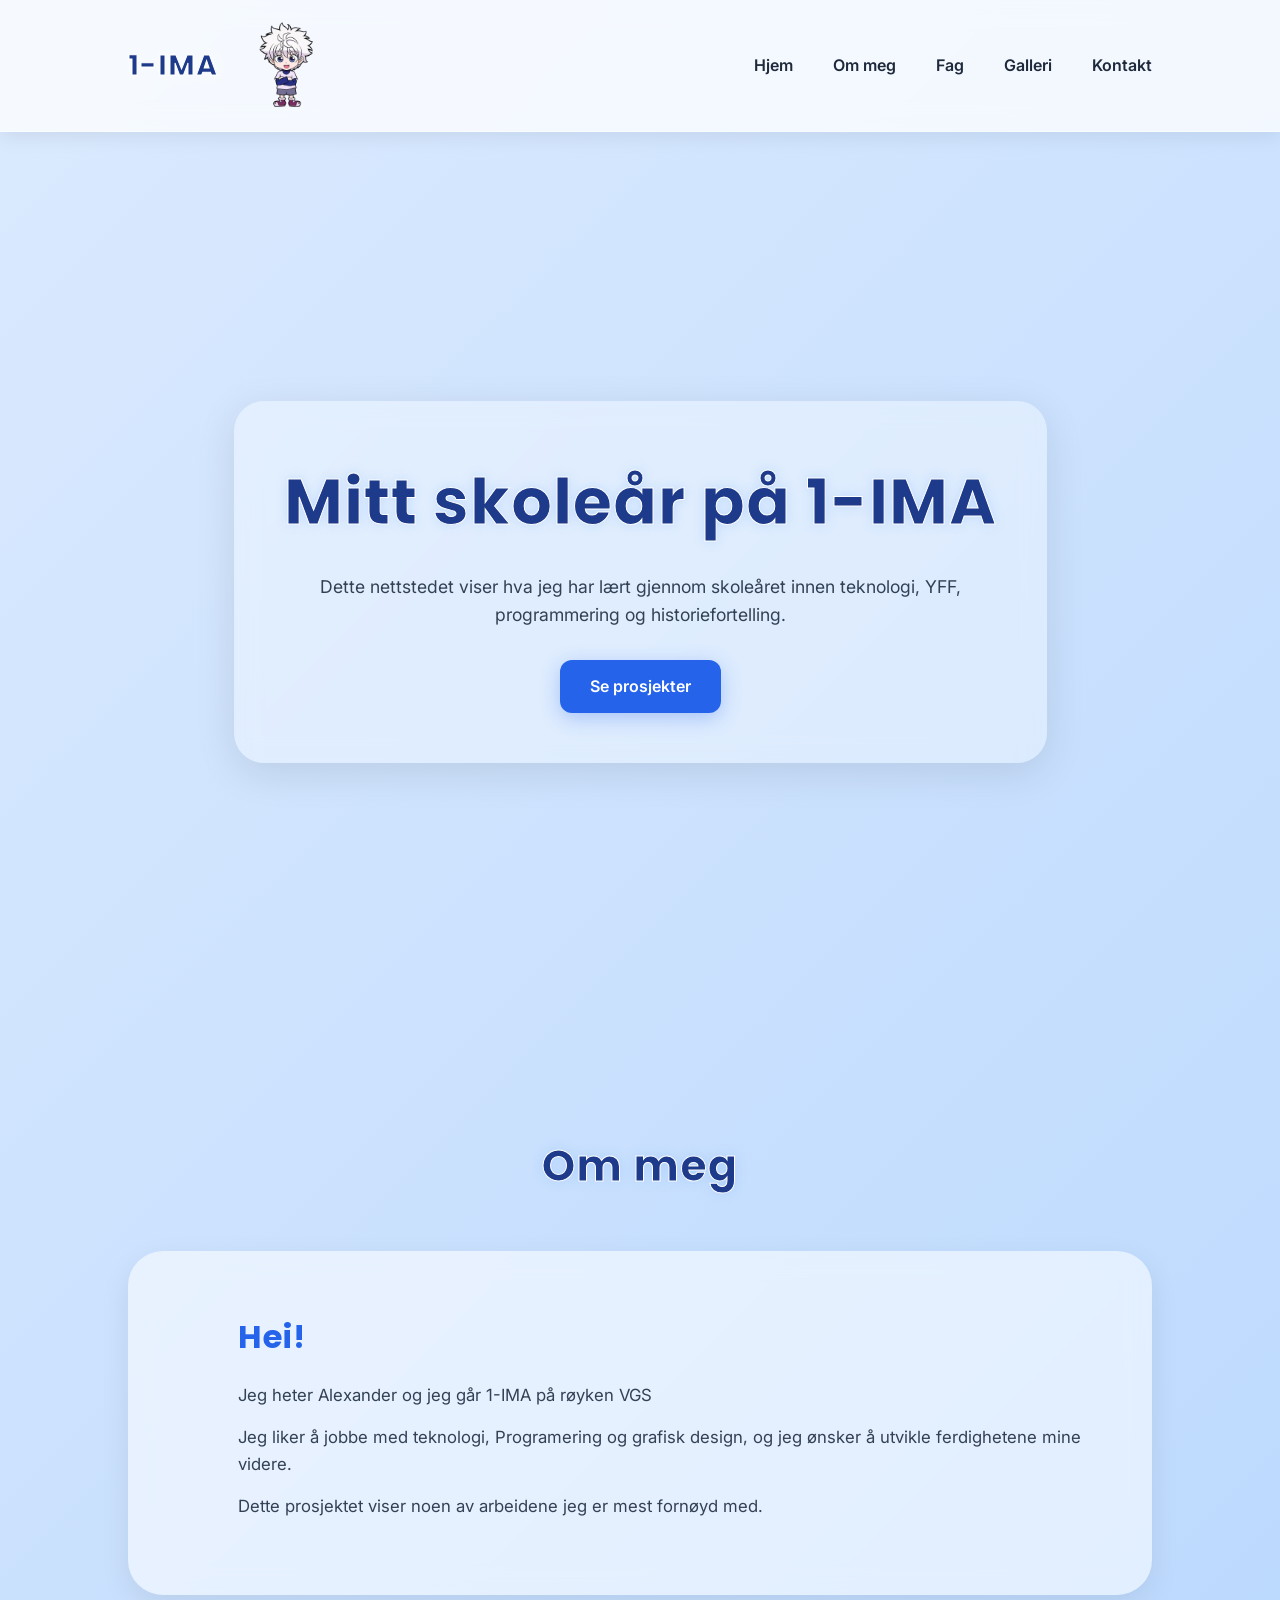
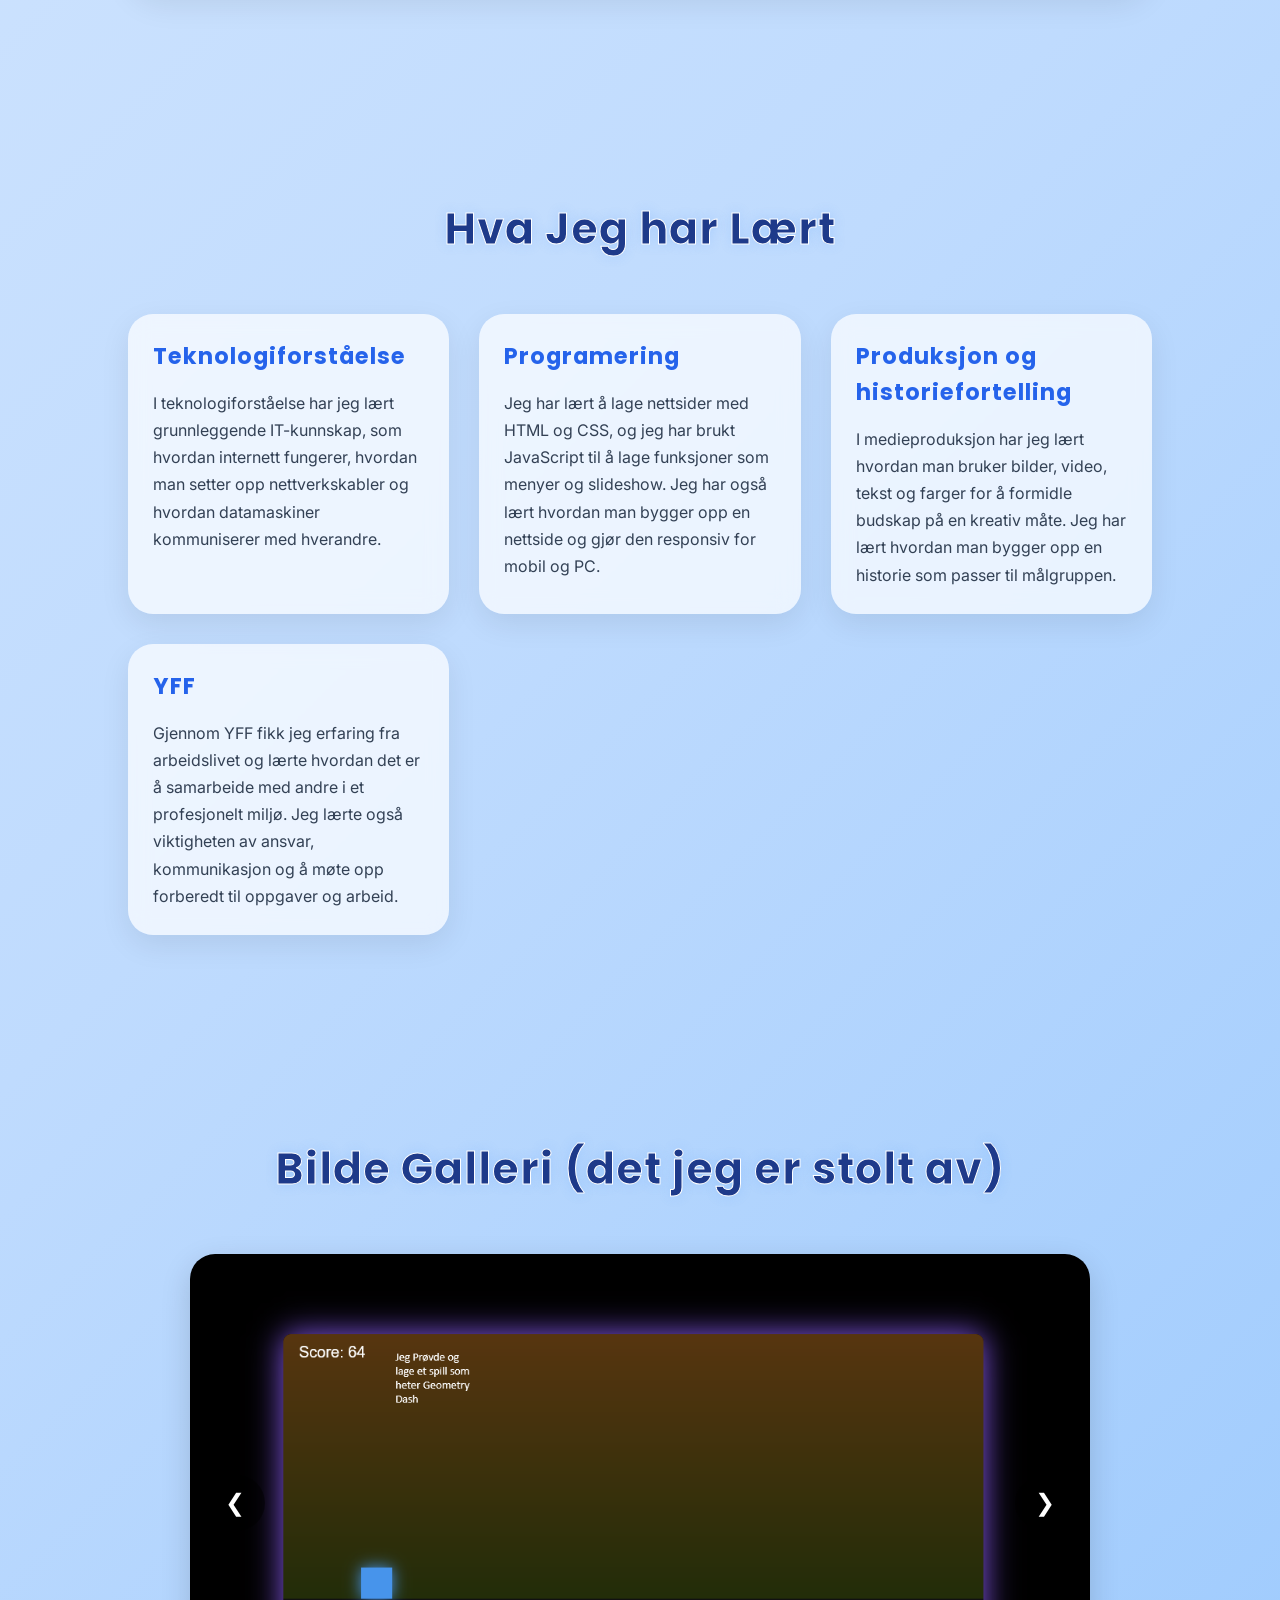
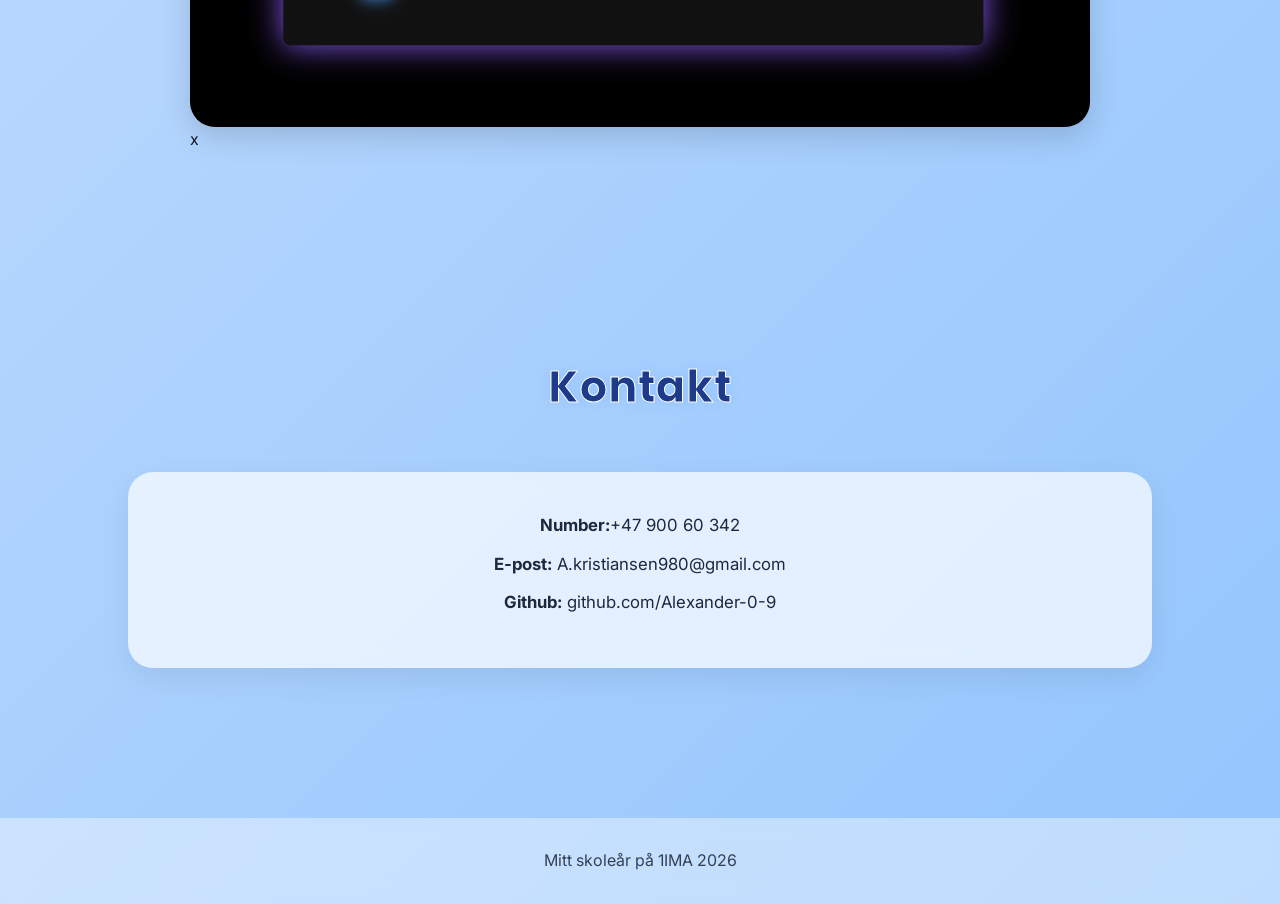
==== commit 570c24f8: "fikset litt på selve under tekst på tittel" ====
--- a/home.html
+++ b/home.html
@@ -48,7 +48,7 @@
 
             <p>
                 Dette nettstedet viser hva jeg har lært gjennom skoleåret
-                innen teknologi, design, programmering og historiefortelling.
+                innen teknologi, YFF, programmering og historiefortelling.
             </p>
 
             <a href="#subjects" class="hero-btn">Se prosjekter</a>
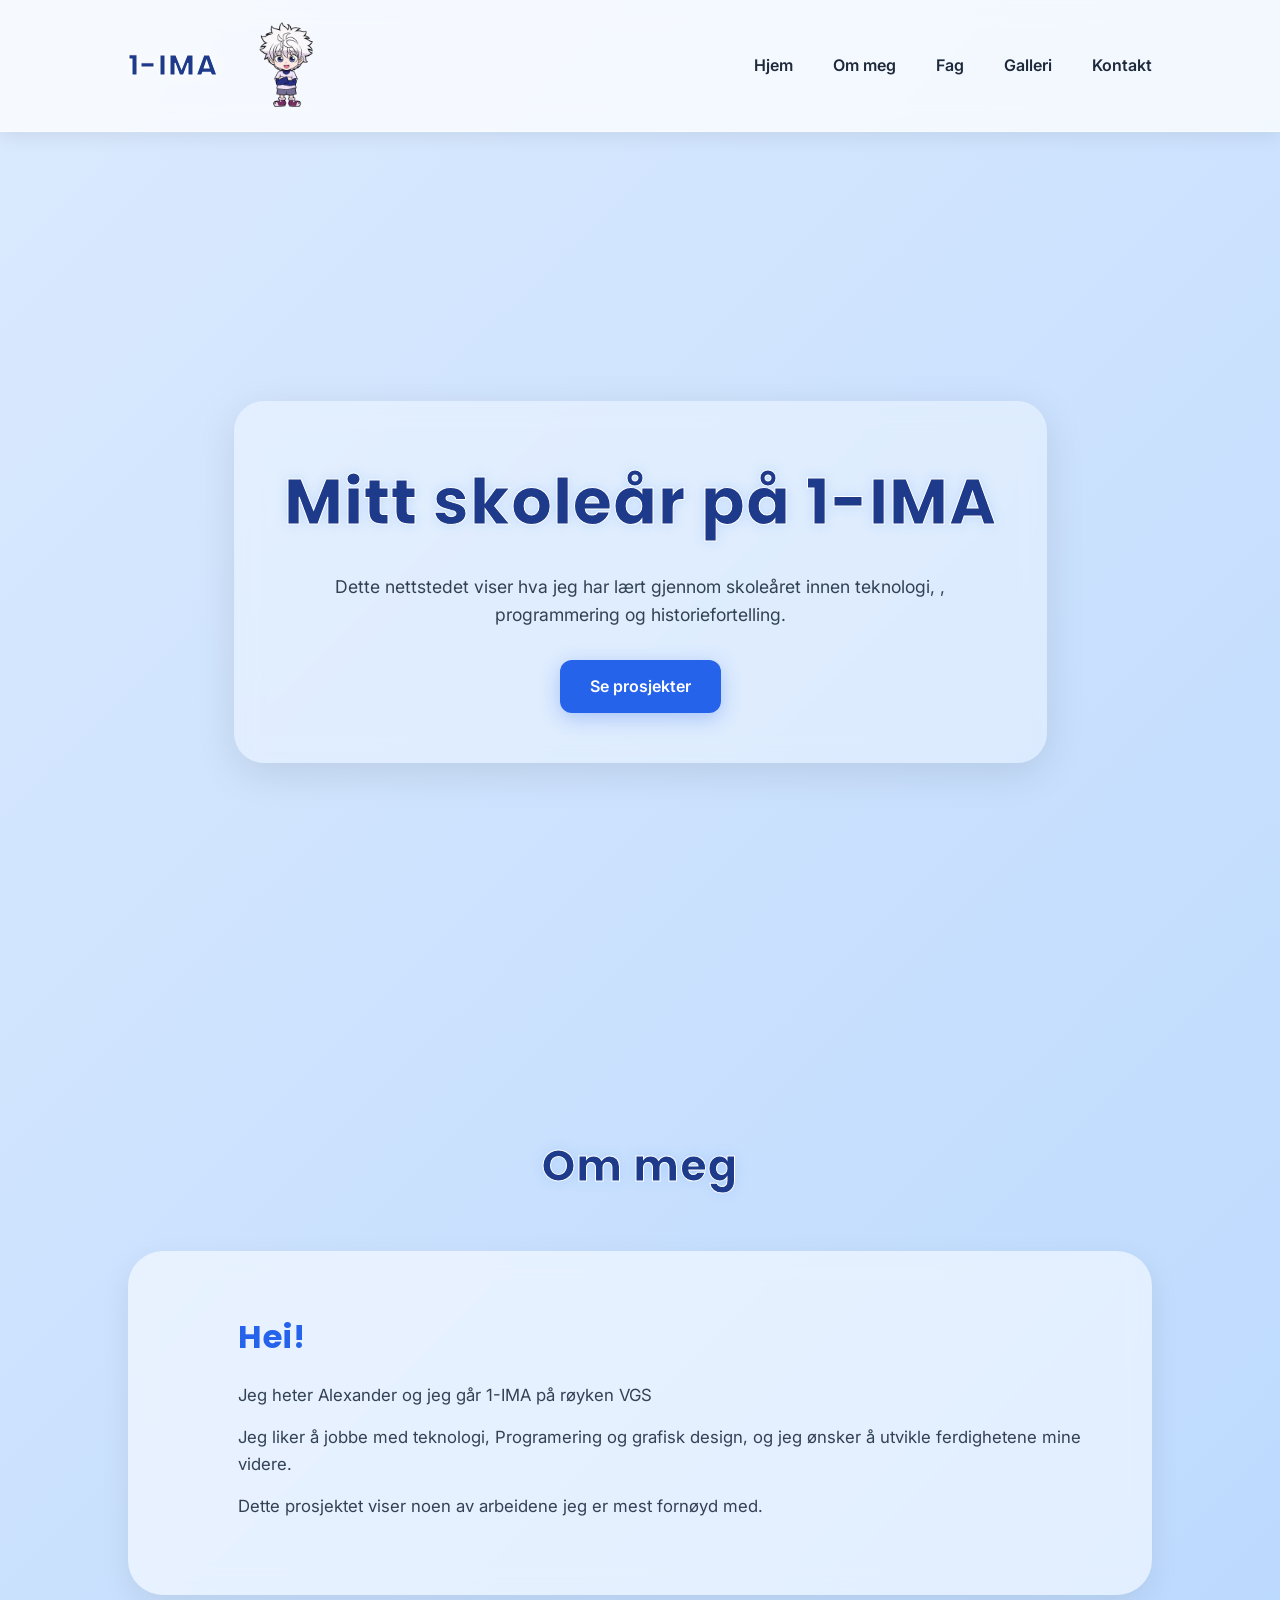
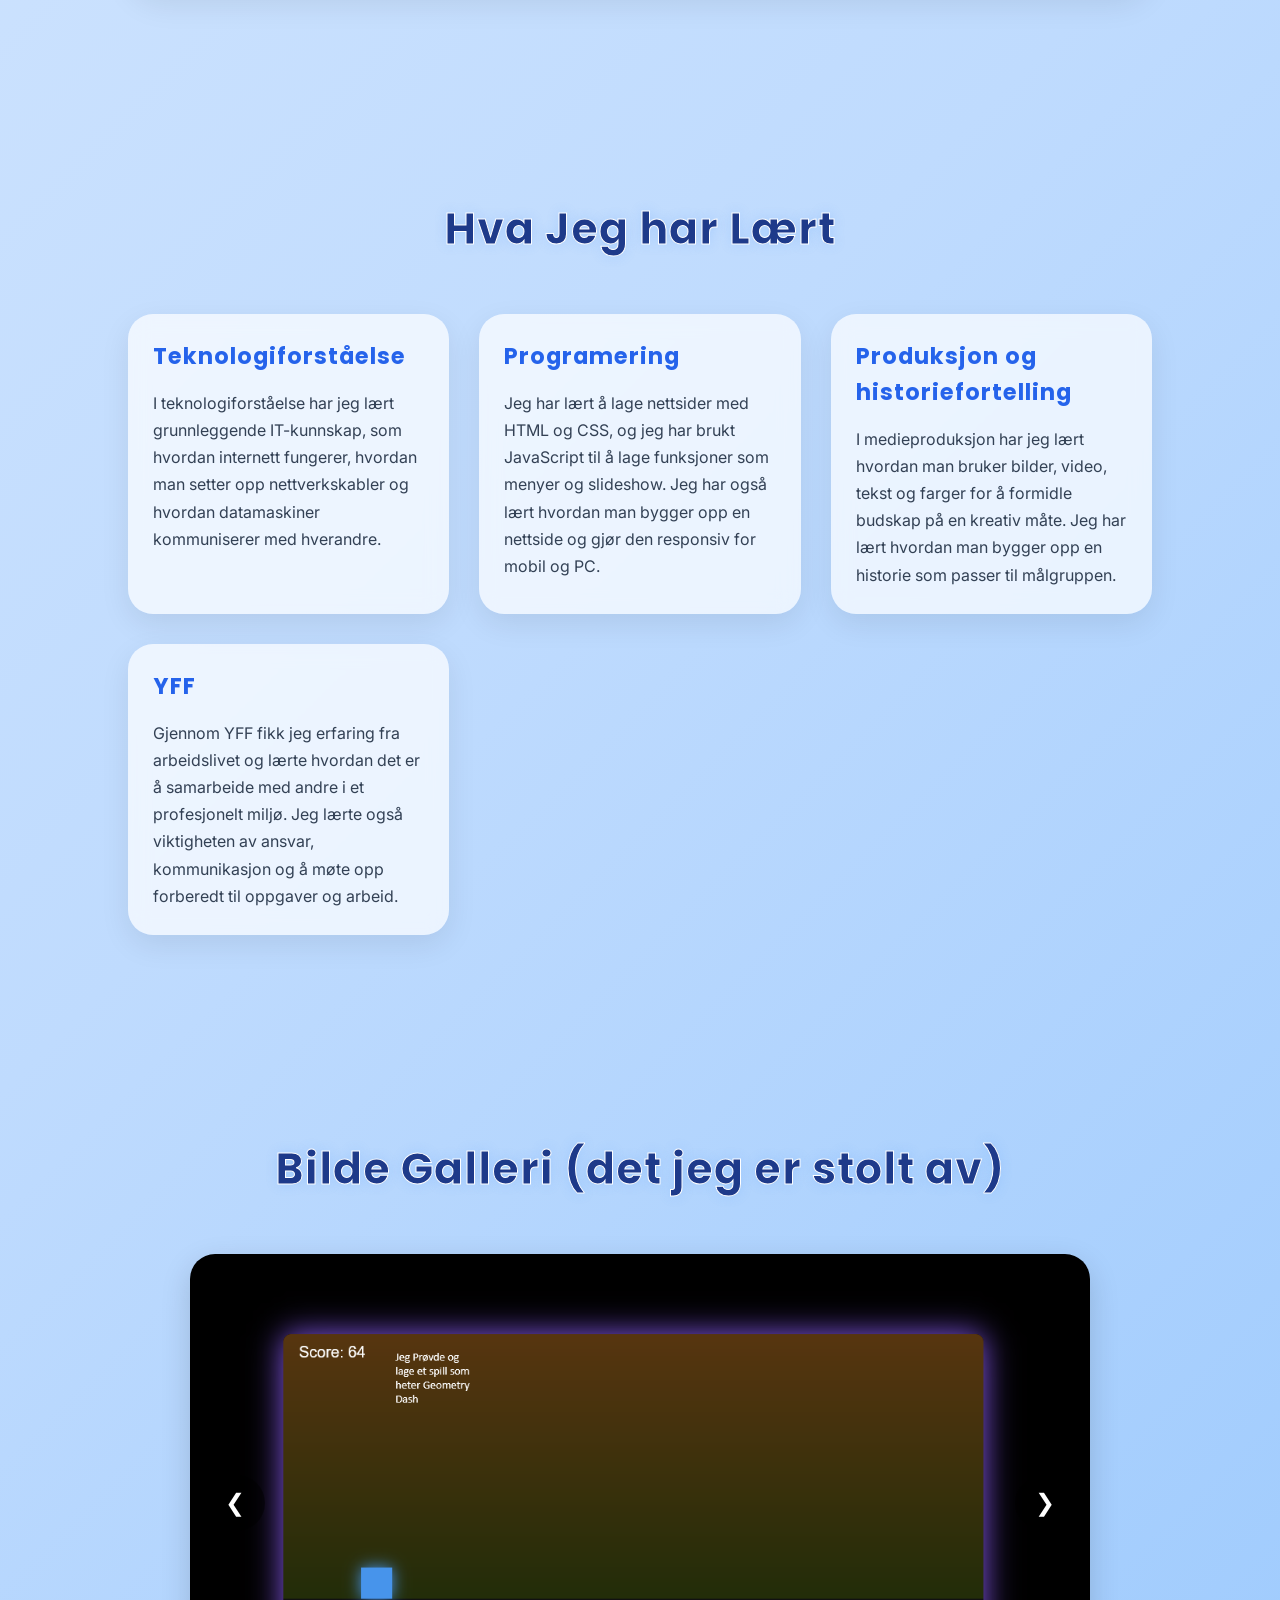
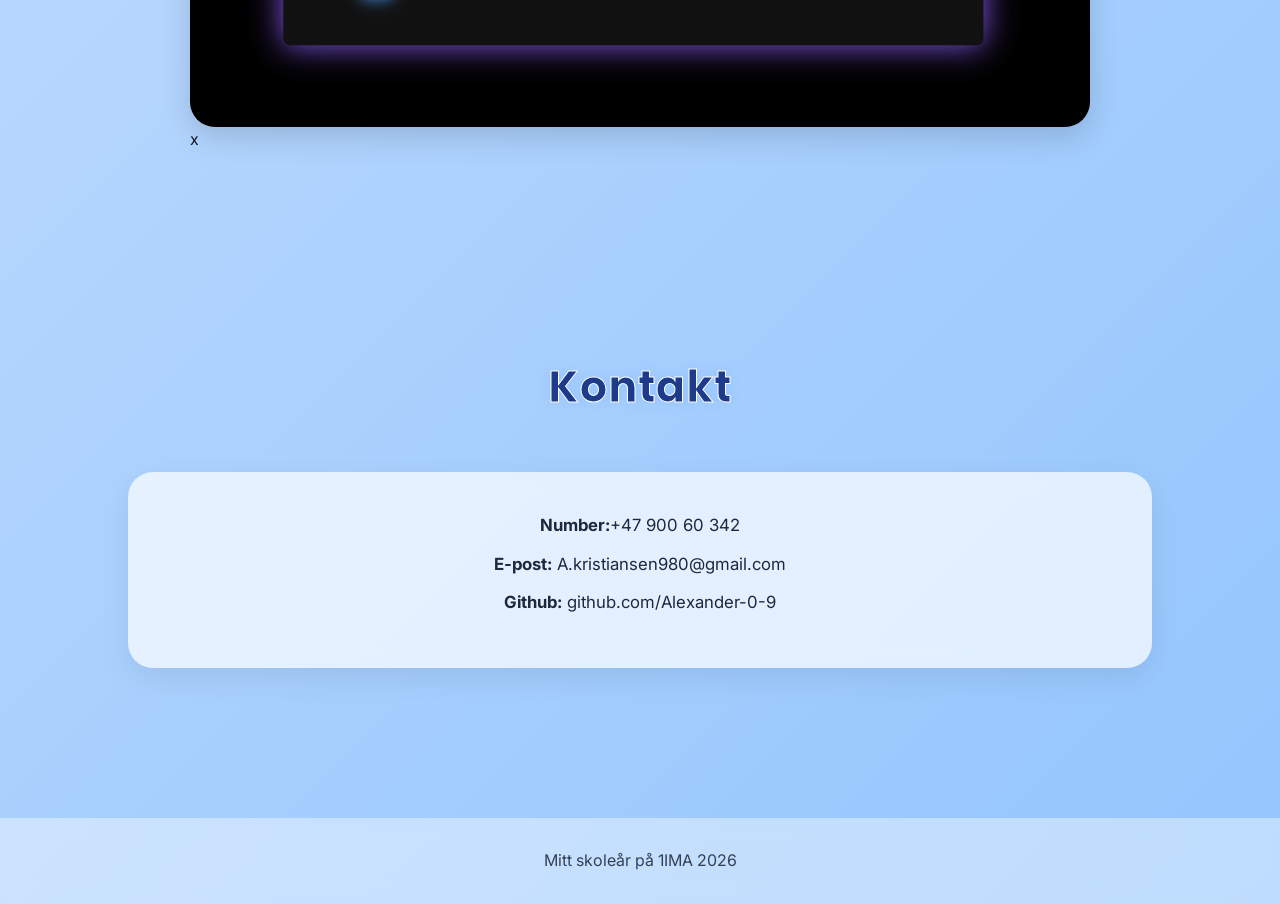
==== commit bb24e842: "fikset litt" ====
--- a/home.html
+++ b/home.html
@@ -48,7 +48,7 @@
 
             <p>
                 Dette nettstedet viser hva jeg har lært gjennom skoleåret
-                innen teknologi, YFF, programmering og historiefortelling.
+                innen teknologi, , programmering og historiefortelling.
             </p>
 
             <a href="#subjects" class="hero-btn">Se prosjekter</a>
